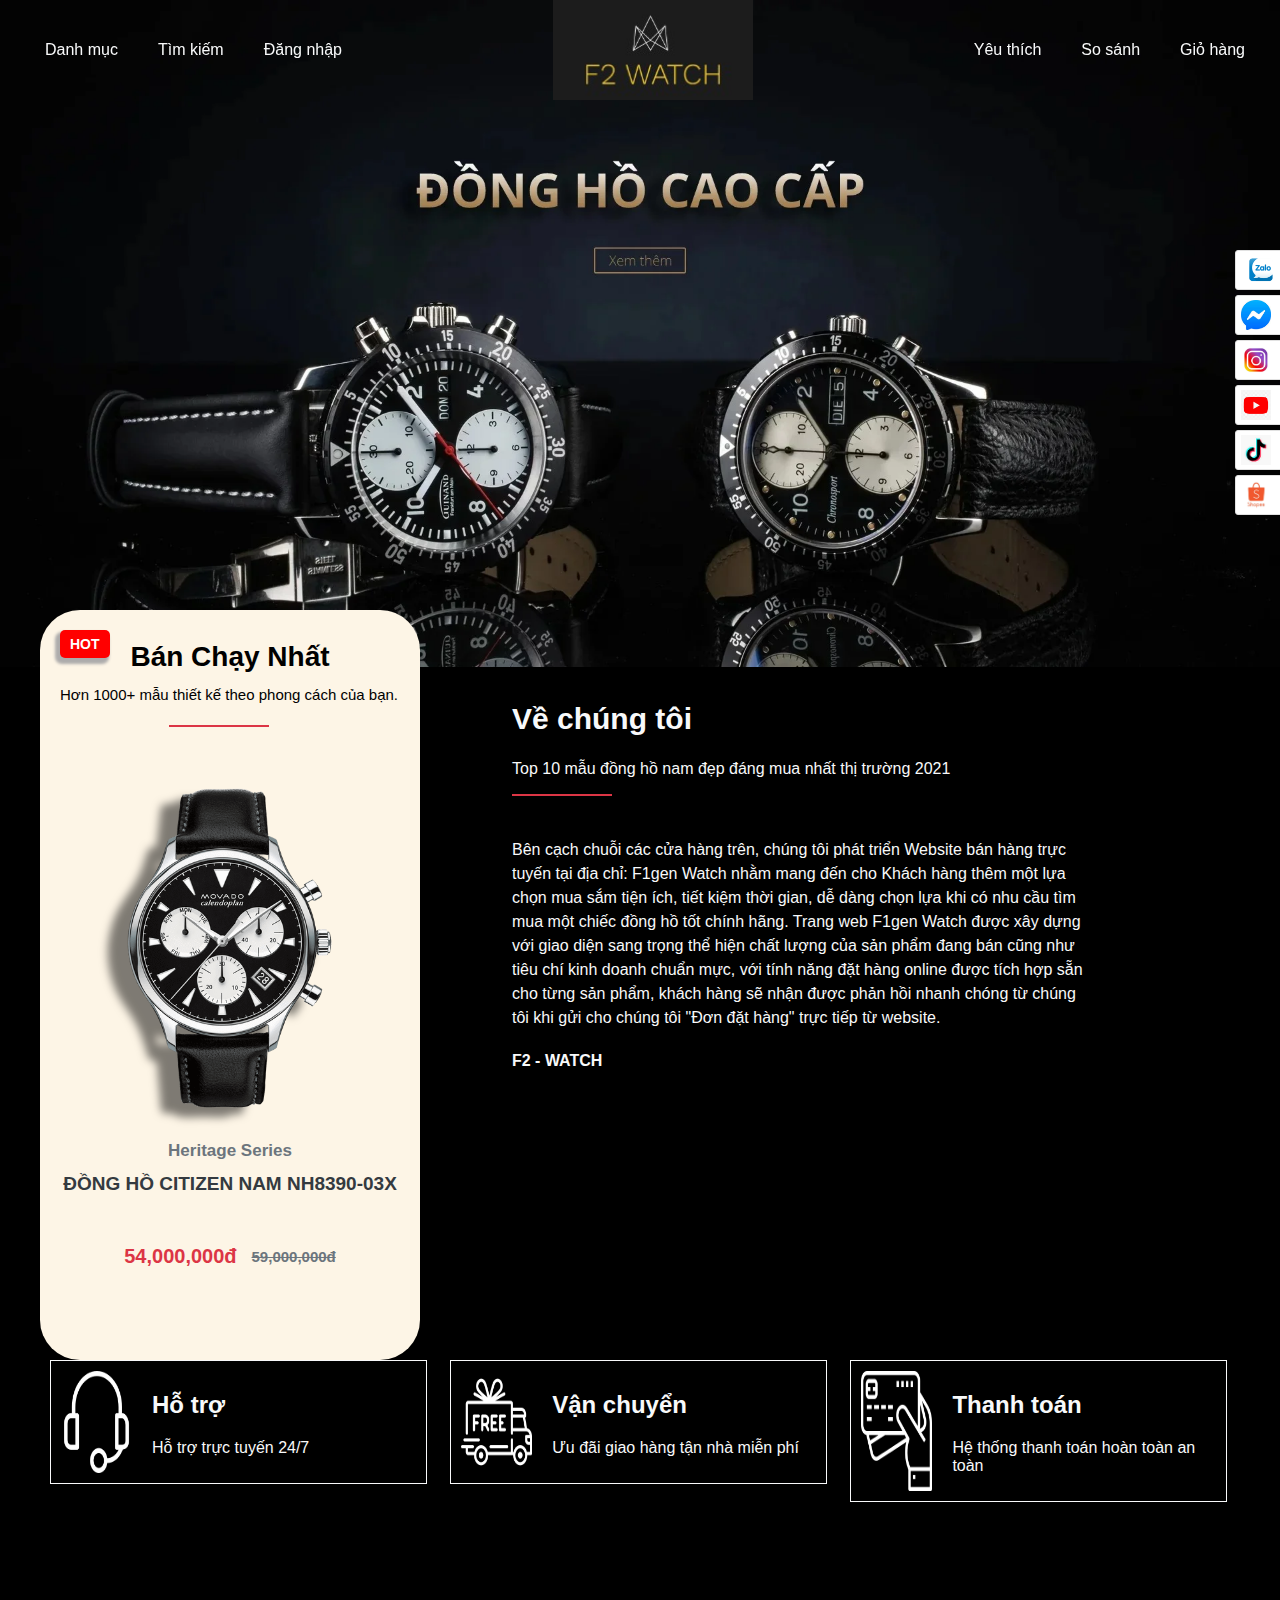
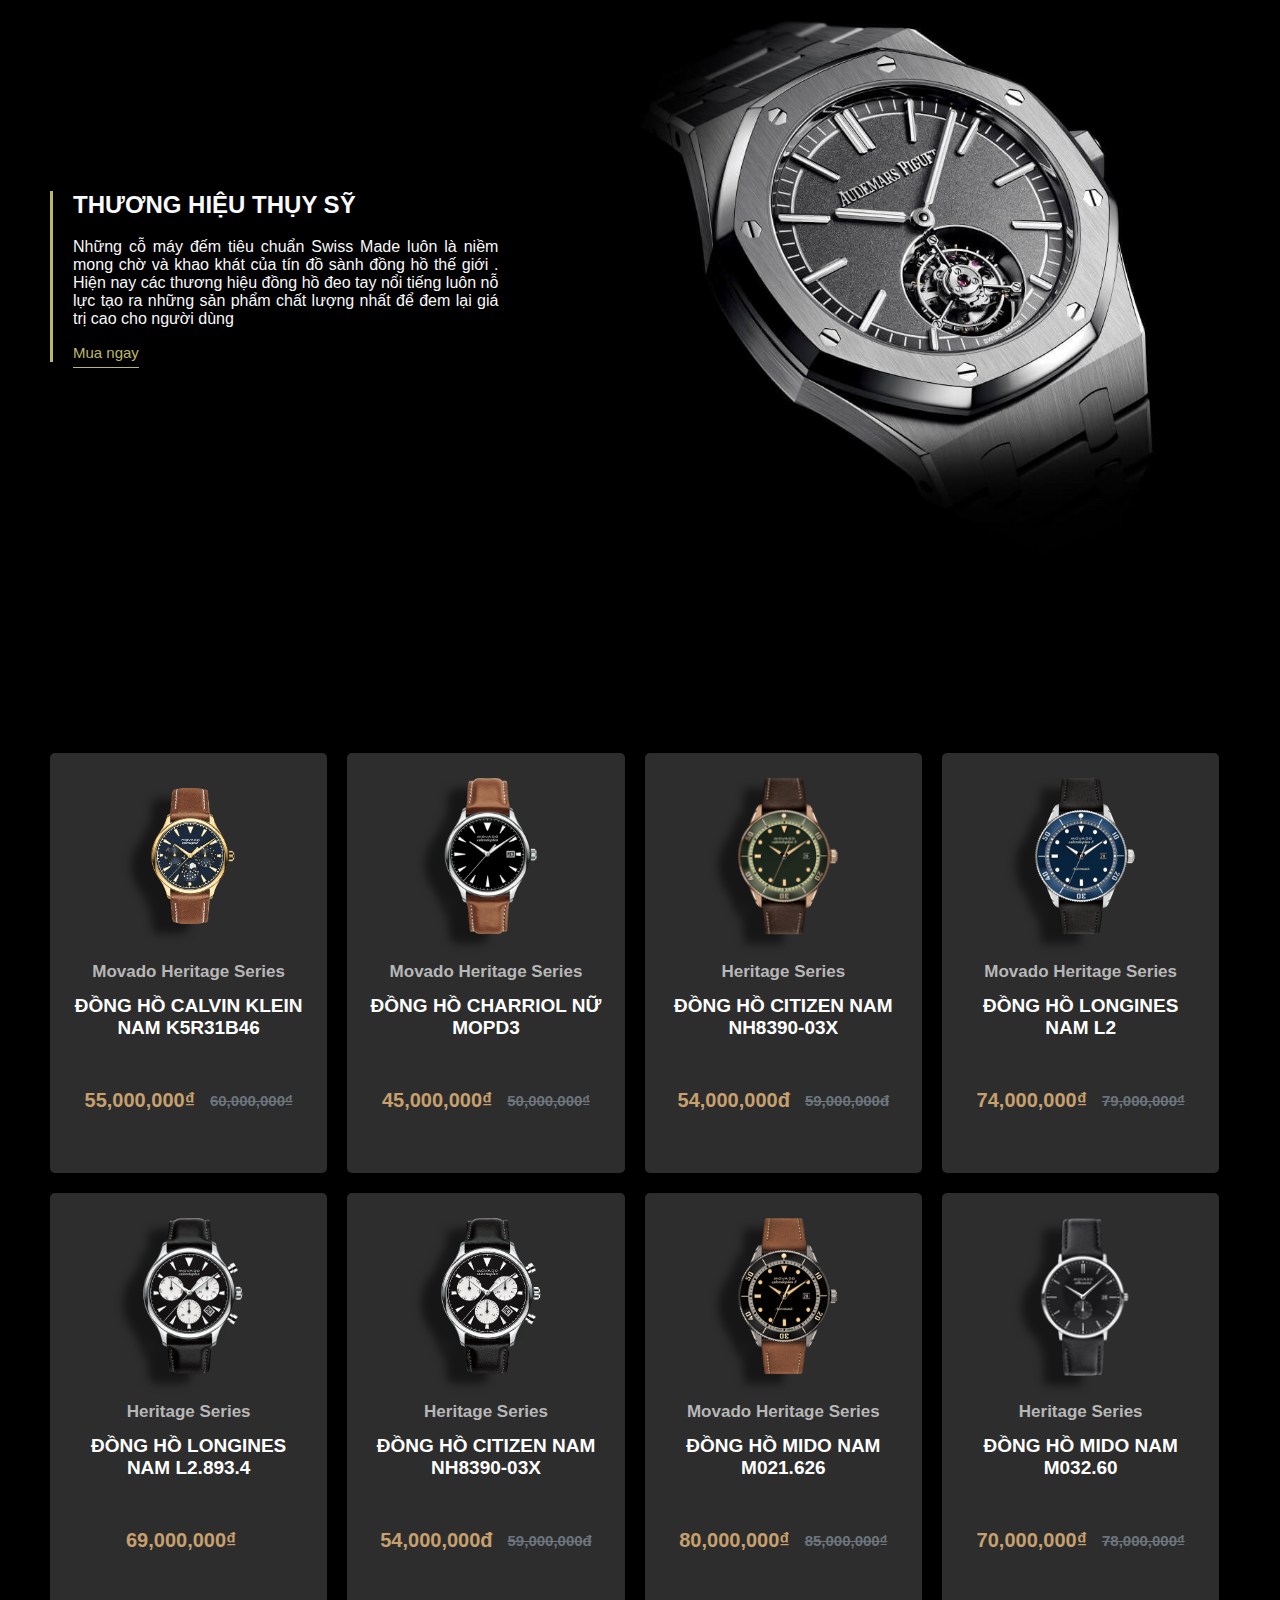
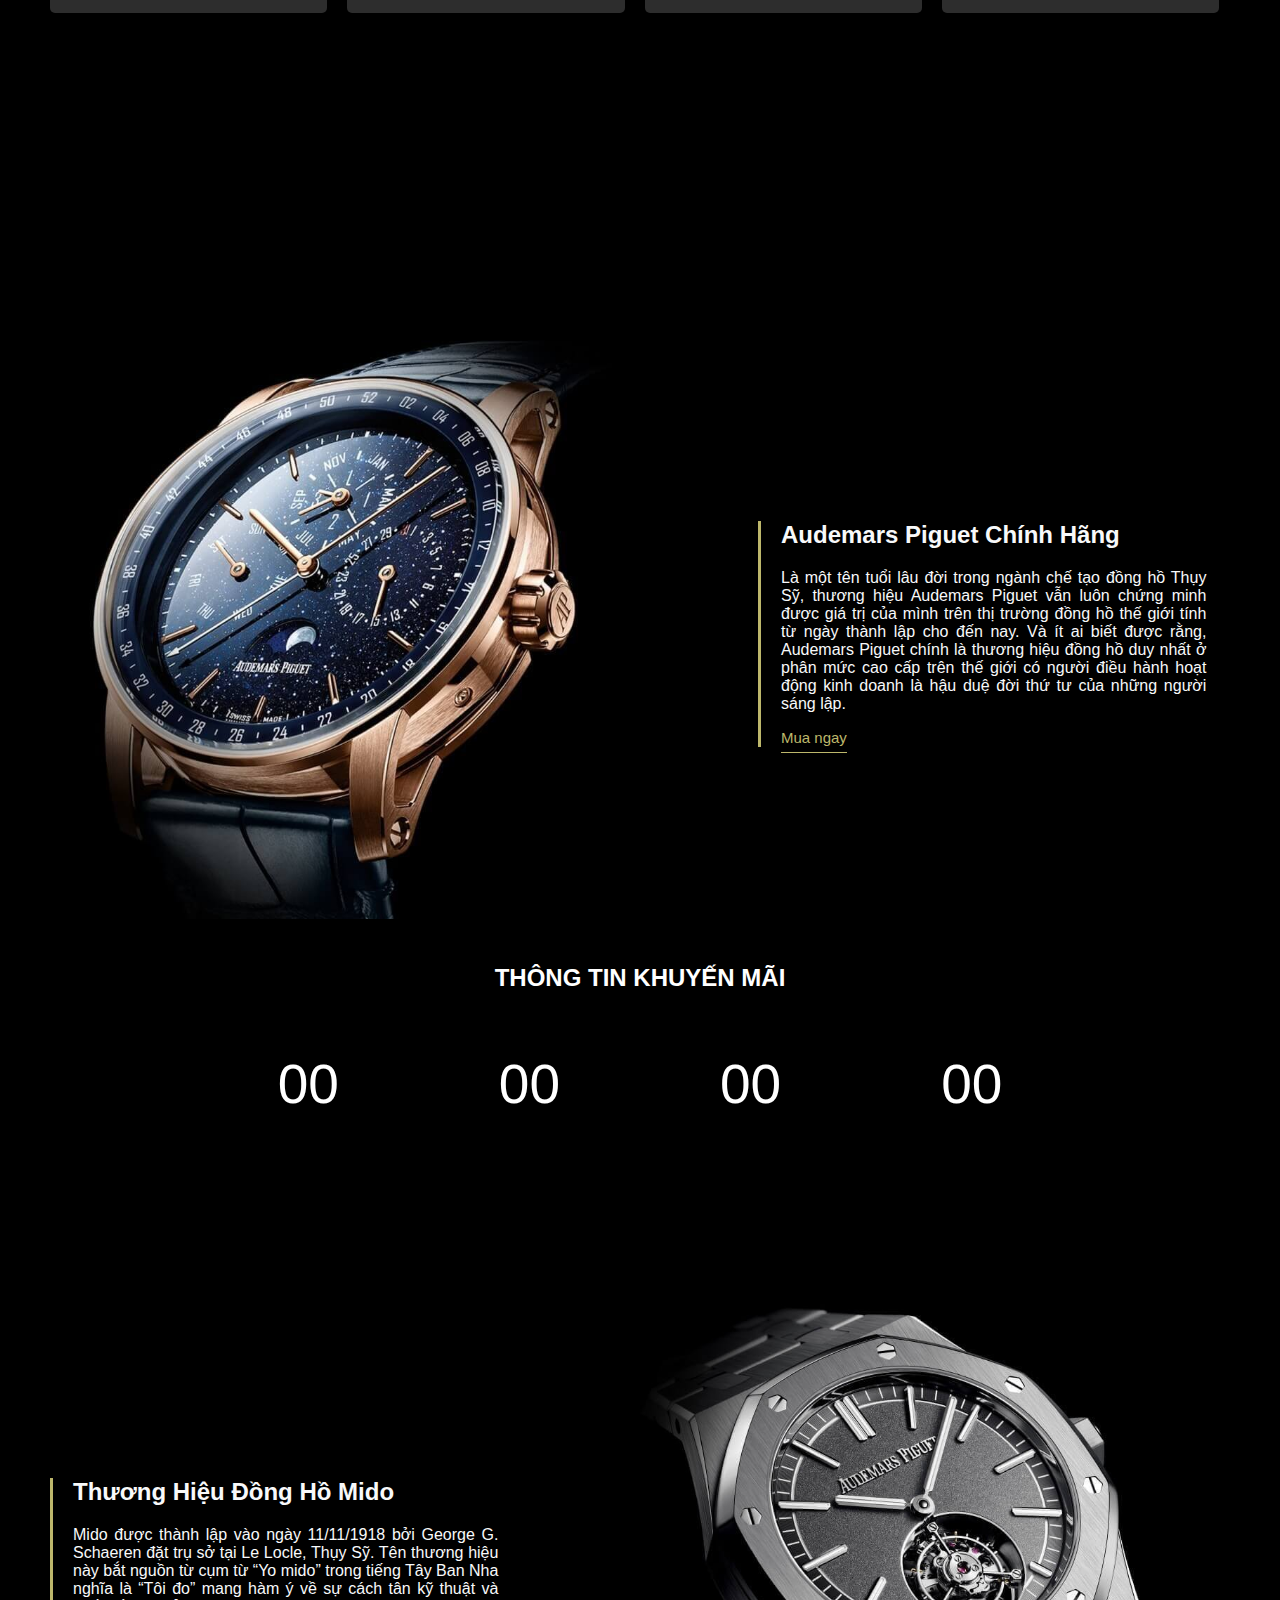
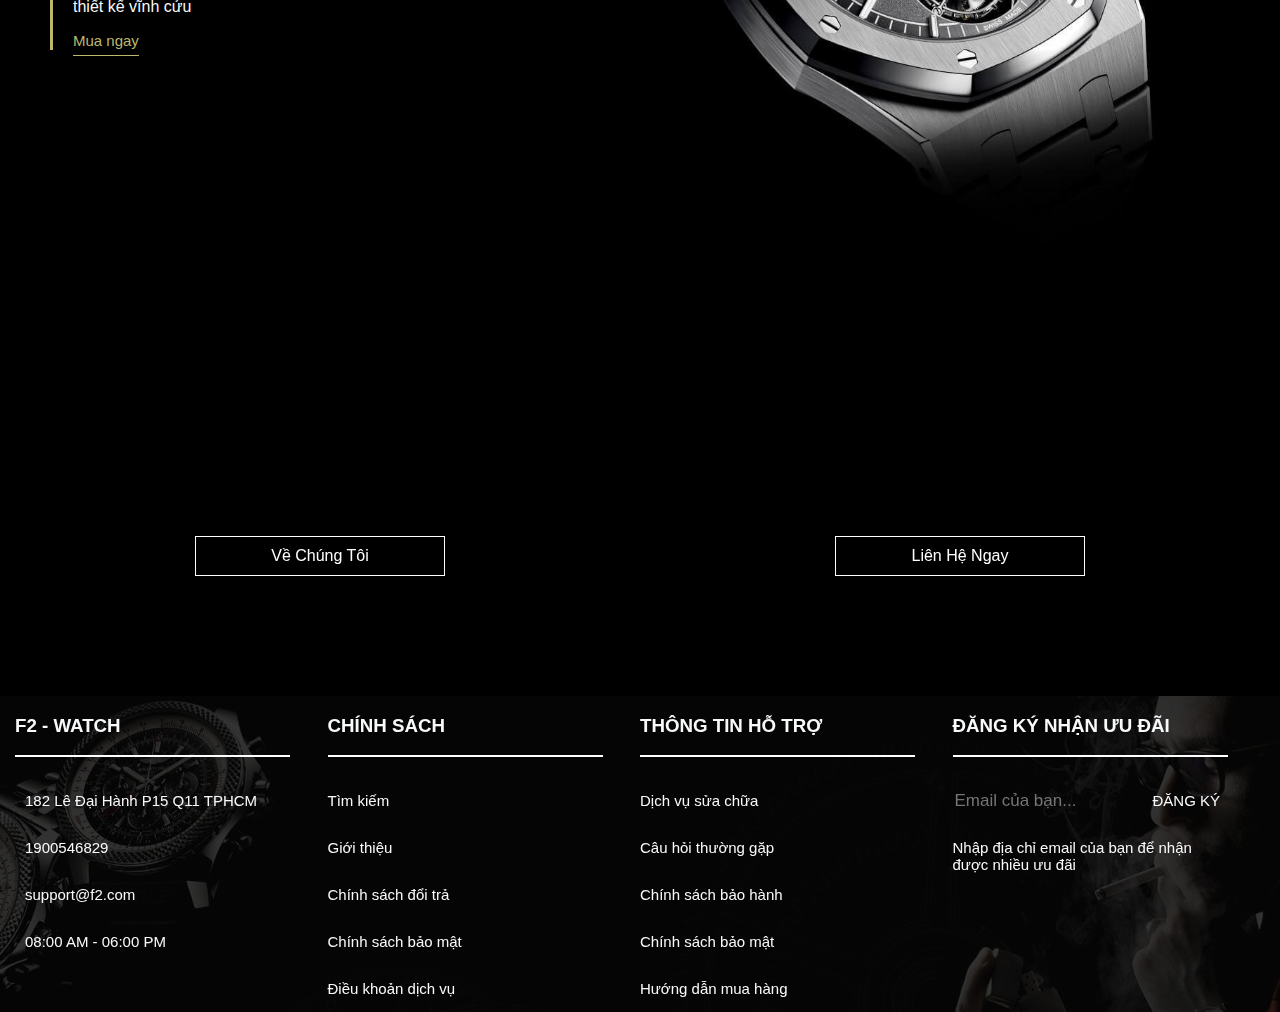
==== index.html @ d3074ed7 "Initial commit" ====
<!DOCTYPE html>
<html lang="en">
<head>
    <meta charset="UTF-8">
    <meta http-equiv="X-UA-Compatible" content="IE=edge">
    <meta name="viewport" content="width=device-width, initial-scale=1.0">
    <title>F2 Watch</title>
    <link rel="stylesheet" href="./assets/style.css">
    <link rel="shortcut icon" href="./img/logo.jpg" type="image/x-icon" style="size: 18px; background: transparent">
    <link rel="stylesheet" href="https://cdnjs.cloudflare.com/ajax/libs/font-awesome/6.1.1/css/all.min.css" integrity="sha512-KfkfwYDsLkIlwQp6LFnl8zNdLGxu9YAA1QvwINks4PhcElQSvqcyVLLD9aMhXd13uQjoXtEKNosOWaZqXgel0g==" crossorigin="anonymous" referrerpolicy="no-referrer" />
</head>
<body>
    <div id="header" style="background: transparent;">
        <div class="header-nav">
            <div class="header-nav-item menu">
                <i class="fa-solid fa-bars"></i>
                <h3>Danh mục</h3>
            </div>
            <div class="header-nav-item search">
                <i class="fa-solid fa-magnifying-glass"></i>
                <h3>Tìm kiếm</h3>
            </div>
            <div class="header-nav-item log-in">
                <i class="fa-solid fa-user"></i>
                <h3>Đăng nhập</h3>
            </div>
        </div>

        <div id="logo">
            <img src="./img/logo.jpg" alt="">
        </div>

        <div class="header-nav">
            <div class="header-nav-item">
                <i class="fa-solid fa-heart"></i>
                <h3>Yêu thích</h3>
            </div>
            <div class="header-nav-item">
                <i class="fa-solid fa-shuffle"></i>
                <h3>So sánh</h3>
            </div>
            <div class="header-nav-item">
                <i class="fa-solid fa-cart-shopping"></i>
                <h3>Giỏ hàng</h3>
            </div>
        </div>

    </div>
    
    <div class="nav-link-add hide">
        <div class="nav-link-add-content">
            <div class="close-btn">
                <i class="fa-solid fa-xmark"></i>
            </div>
            <div class="nav-link-add-item">
                <a href="./index.html">
                    TRANG CHỦ
                </a>
            </div>
            <div class="nav-link-add-item">
                <a href="./products.html">
                    SẢN PHẨM
                </a>
            </div>
            <div class="nav-link-add-item">
                <a href="#">
                    BLOG
                </a>
            </div>
            <div class="nav-link-add-item">
                <a href="#">
                    GIỚI THIỆU
                </a>
            </div>
            <div class="nav-link-add-item">
                <a href="#">
                    LIÊN HỆ
                </a>
            </div>
            <div class="nav-link-add-item">
                <a href="#">
                    ĐĂNG NHẬP
                </a>
            </div>
            <div class="nav-link-add-item">
                <a href="#">
                    ĐĂNG KÝ
                </a>
            </div>
            <div class="support">
                <h1>HỖ TRỢ</h1>
                <div class="support-phone">
                    <i class="fa-solid fa-phone-volume"></i>
                    <p>1900757485</p>
                </div>
                <p style="font-size: 14px;">Nhận bản tin mới nhất và khám phá bộ sưu tập của chúng tôi.</p>
                <div class="registration">
                    <input type="text" placeholder="Nhập email của bạn...">
                    <button type="submit">Đăng ký</button>
                </div>
            </div>
        </div>

    </div>

    <div class="nav-search nav-link-add hide">
        <div class="nav-link-search nav-link-add-content">
            <div class="close-btn close-btn2">
                <i class="fa-solid fa-xmark"></i>
            </div>
            <div class="searching">
                <input type="text" name="" id="" placeholder="Tìm kiếm sản phẩm...">
                <button type="submit">
                    Tìm kiếm
                </button>
                <br>
                <br>
                <br>
                <br>
                <br>
                <br>
                <br>
                <br>
                <br>
                <br>
                <br>
                <br>
                <br>
                <br>
                <br>
                <br>

            </div>
            <div class="support">
                <h1>HỖ TRỢ</h1>
                <div class="support-phone">
                    <i class="fa-solid fa-phone-volume"></i>
                    <p>1900757485</p>
                </div>
                <p style="font-size: 14px;">Nhận bản tin mới nhất và khám phá bộ sưu tập của chúng tôi.</p>
                <div class="registration">
                    <input type="text" placeholder="Nhập email của bạn...">
                    <button type="submit">Đăng ký</button>
                </div>
            </div>
        </div>

    </div>

    <div id="main">
       <div class="slide">
            <div class="mySlides fade">
                <a href="#">
                    <img src="./img/slideShow_f1_1.webp" alt="">
                </a>
            </div>
            <div class="mySlides fade">
                <a href="#">
                    <img src="./img/slideShow_f1_2.png" alt="">
                </a>
            </div>
            <div class="mySlides fade">
                <a href="#">
                    <img src="./img/slideShow_f1_3.png" alt="">
                </a>
            </div>

            <div class="slide-move">
                <div class="slide-move-prev" onclick="plusSlides(-1)">
                    <i class="fa-solid fa-angle-left"></i>
                </div>
                <div class="slide-move-next" onclick="plusSlides(1)">
                    <i class="fa-solid fa-angle-right"></i>
                </div>
            </div>
       </div>

       <div class="social">
           <a href="#">
                <div class="social-link">
                    <img src="./img/zalo-logo.png" style="width: 40px;" alt="">
                    Zalo
                </div>
           </a>
           <a href="#">
                <div class="social-link">
                    <img src="./img/mes.jpg" style="width: 30px;" alt="">
                    Messager
                </div>
           </a>
            <a href="#">
                <div class="social-link">
                    <img src="./img/instagram.jpg" style="width: 30px;" alt="">
                    Instagram
                </div>
            </a>
            <a href="#">
                <div class="social-link">
                    <img src="./img/yt.png" style="width: 30px;" alt="">
                    Youtube
                </div>
            </a>
            <a href="#">
                <div class="social-link">
                    <img src="./img/tiktok.jpg" style="width: 30px;" alt="">
                    Tiktok
                </div>
            </a>
            <a href="#">
                <div class="social-link">
                    <img src="./img/shoppe.jpg" style="width: 30px;" alt="">
                    Shoppe
                </div>
            </a>
       </div>

       <div class="intro">
            <div class="hot-product rorateY">
                <div class="hot-product-header">
                    <div class="hot-product-header-hot">
                        HOT
                    </div>
                    <div class="hot-product-header-title">
                        <h3>Bán Chạy Nhất</h3>
                        <p>Hơn 1000+ mẫu thiết kế theo phong cách của bạn.</p>
                    </div>
                    <span class="line"></span>
                </div>
    
                <div class="hot-product-content opacity1">
                    <img src="./img/hot-pr1.webp" style="width: 100%;" alt="Loi">
                    <div class="hot-product-content-name">
                        <h4>Heritage Series</h4>
                        <h3>ĐỒNG HỒ CITIZEN NAM NH8390-03X</h3>
                    </div>
                    <div class="hot-product-content-price">
                        <span class="price-sale">
                        54,000,000đ
                        </span>
                        <span class="price">
                        59,000,000đ
                        </span>
                    </div>
                </div>
    
                <div class="hot-product-content-detail opacity0 ro">
                    <div class="grid-3">
                        <img src="./img/hot-pr1.webp" alt="">
                        <img src="./img/hot1.webp" alt="">
                        <img src="./img/hot-pr2.webp" alt="">
                    </div>
                    <div class="hot-product-name">
                        ĐỒNG HỒ MIDO NAM M032.60
                    </div>
                    <div class="hot-product-content-price flex-derection">
                    <span class="price-sale center" style="font-size: 28px;">
                    54,000,000đ
                    </span>
                    <span class="price center left" style="font-size: 20px;">
                    59,000,000đ
                    </span>
                    <p class="center margin1"><b>Thương hiệu: </b>Heritage Series</p>
                    <p class="center margin0"><b>Loại: </b>Movado Heritage Series</p>
    
                    <div class="hot-product-content-detail-text">
                        <p>Movado Heritage Series Calendoplan S Automatic, 43 mm stainless steel case with blue-toned dial on black 
                            leather strap with rotating bezel. Caseback features an exposed automatic movement that has a 38-hour power reserve. 
                            If you have not worn your watch for 38 hours or more, you will need to wind it by turning the watch crown 
                            clockwise approximately 20 revolutions before setting the time.
                        </p>
                    </div>
    
                    <div class="flex-icon">
                        <span>
                            <i class="fa-solid fa-magnifying-glass"></i>
                        </span>
                        <span>
                            <i class="fa-solid fa-heart"></i>
                        </span>
                        <span>
                            <i class="fa-solid fa-shuffle"></i>
                        </span>
                        <span>
                            <i class="fa-solid fa-cart-shopping"></i>
                        </span>
                    </div>
                </div>
                </div>
            </div>

            <div class="about-home">
                <div class="about-home-header">
                    <h2>Về chúng tôi</h2>
                    <p>Top 10 mẫu đồng hồ nam đẹp đáng mua nhất thị trường 2021</p>
                    <span></span>
                </div>
                <div class="about-home-content">
                    <p>Bên cạch chuỗi các cửa hàng trên, chúng tôi phát triển Website bán hàng trực tuyến tại địa chỉ: 
                        F1gen Watch nhằm mang đến cho Khách hàng thêm một lựa chọn mua sắm tiện ích, tiết kiệm thời gian, 
                        dễ dàng chọn lựa khi có nhu cầu tìm mua một chiếc đồng hồ tốt chính hãng. Trang web F1gen Watch được
                         xây dựng với giao diện sang trọng thể hiện chất lượng của sản phẩm đang bán cũng như tiêu chí kinh doanh 
                         chuẩn mực, với tính năng đặt hàng online được tích hợp sẵn cho từng sản phẩm, khách hàng sẽ nhận được phản 
                         hồi nhanh chóng từ chúng tôi khi gửi cho chúng tôi "Đơn đặt hàng" trực tiếp từ website.
                    </p>
                    <h4>F2 - WATCH</h4>
                </div>
            </div>
       </div>

       <div class="service grid-1-1-1">
            <a href="#">
                <div class="service-item">
                    <img src="./img/service-img1.webp" alt="">
                    <div class="service-item-content">
                        <h2>Hỗ trợ</h2>
                        <p>Hỗ trợ trực tuyến 24/7</p>
                    </div>
                </div>
            </a>
            <a href="#">
                <div class="service-item">
                    <img src="./img/service-img2.webp" alt="">
                    <div class="service-item-content">
                        <h2>Vận chuyển</h2>
                        <p>Ưu đãi giao hàng tận nhà miễn phí</p>
                    </div>
                </div>
            </a>
            <a href="#">
                <div class="service-item">
                    <img src="./img/service-img3.webp" alt="">
                    <div class="service-item-content">
                        <h2>Thanh toán</h2>
                        <p>Hệ thống thanh toán hoàn toàn an toàn</p>
                    </div>
                </div>
            </a>
       </div>

       <div class="trademark">
           <div class="trademark-img">
                <img src="./img/trademark.png" alt="">
                <div class="trademark-content">
                    <h2>THƯƠNG HIỆU THỤY SỸ</h2>
                    <p>Những cỗ máy đếm tiêu chuẩn Swiss Made luôn là niềm mong chờ và khao khát của tín đồ sành đồng hồ thế giới
                        . Hiện nay các thương hiệu đồng hồ đeo tay nổi tiếng luôn nỗ lực tạo ra những sản phẩm chất lượng nhất để đem lại giá trị cao cho người dùng
                     </p>
                     <a href="#">Mua ngay</a>
                </div>
           </div>
       </div>

       <div class="products grid-4-2">
            <div class="products-item rorateY darkslategray-color products-item-add">
                <div class="hot-product-content opacity1">
                    <img class="img-sm" src="./img/product1.webp" alt="Loi">
                    <div class="hot-product-content-name">
                        <h4 style="color: #b7b7b7">Movado Heritage Series</h4>
                        <h3 style="color: #ffffff;">ĐỒNG HỒ CALVIN KLEIN NAM K5R31B46</h3>
                    </div>
                    <div class="hot-product-content-price">
                        <span class="price-sale" style="color:#c7a06e">
                            55,000,000₫
                        </span>
                        <span class="price">
                            60,000,000₫
                        </span>
                    </div>
                </div>
    
                <div class="hot-product-content-detail opacity0 top-sub">
                    <div class="grid-3">
                        <img src="./img/product1.webp" alt="">
                        <img src="./img/product1_2.webp" alt="">
                        <img src="./img/product1_3.webp" alt="">
                    </div>
                    <div class="hot-product-name fontsize16">
                        ĐỒNG HỒ CALVIN KLEIN NAM K5R31B46
                    </div>
                    <div class="hot-product-content-price flex-derection">
                    <span class="price-sale center" style="font-size: 18px;">
                        55,000,000₫
                    </span>
                    <span class="price center left padding-left18" style="font-size: 14px;">
                        60,000,000₫
                    </span>
                    <p class="center margin1"><b>Thương hiệu: </b>Movado Heritage Series</p>
                    <p class="center margin0"><b>Loại: </b>Heritage Seriess</p>
    
                    <div class="hot-product-content-detail-text">
                        <p>Movado Heritage Series Calendoplan S Automatic, 43 mm stainless steel case with blue-toned dial on black 
                            leather strap with rotating bezel. Caseback features an exposed automatic movement that has a 38-hour power reserve. 
                            If you have not worn your watch for 38 hours or more, you will need to wind it by turning the watch crown 
                            clockwise approximately 20 revolutions before setting the time.
                        </p>
                    </div>
    
                    <div class="flex-icon">
                        <span>
                            <i class="fa-solid fa-magnifying-glass"></i>
                        </span>
                        <span>
                            <i class="fa-solid fa-heart"></i>
                        </span>
                        <span>
                            <i class="fa-solid fa-shuffle"></i>
                        </span>
                        <span>
                            <i class="fa-solid fa-cart-shopping"></i>
                        </span>
                    </div>
                </div>
                </div>
            </div>

            <div class="products-item rorateY darkslategray-color products-item-add">
                <div class="hot-product-content opacity1">
                    <img class="img-sm" src="./img/product2.webp" alt="Loi">
                    <div class="hot-product-content-name">
                        <h4 style="color: #b7b7b7">Movado Heritage Series</h4>
                        <h3 style="color: #ffffff;">ĐỒNG HỒ CHARRIOL NỮ MOPD3</h3>
                    </div>
                    <div class="hot-product-content-price">
                        <span class="price-sale" style="color:#c7a06e">
                            45,000,000₫
                        </span>
                        <span class="price">
                            50,000,000₫
                        </span>
                    </div>
                </div>
    
                <div class="hot-product-content-detail opacity0 top-sub">
                    <div class="grid-3">
                        <img src="./img/product2.webp" alt="">
                        <img src="./img/product2_2.webp" alt="">
                        <img src="./img/product2_3.webp" alt="">
                    </div>
                    <div class="hot-product-name fontsize16">
                        ĐỒNG HỒ CHARRIOL NỮ MOPD
                    </div>
                    <div class="hot-product-content-price flex-derection">
                    <span class="price-sale center" style="font-size: 18px;">
                        45,000,000₫ 
                    </span>
                    <span class="price center left padding-left18" style="font-size: 14px;">
                        50,000,000₫
                    </span>
                    <p class="center margin1"><b>Thương hiệu: </b>Movado Heritage Series</p>
                    <p class="center margin0"><b>Loại: </b>Heritage Series</p>
    
                    <div class="hot-product-content-detail-text">
                        <p>Movado Heritage Series Calendoplan S Automatic, 43 mm stainless steel case with blue-toned dial on black 
                            leather strap with rotating bezel. Caseback features an exposed automatic movement that has a 38-hour power reserve. 
                            If you have not worn your watch for 38 hours or more, you will need to wind it by turning the watch crown 
                            clockwise approximately 20 revolutions before setting the time.
                        </p>
                    </div>
    
                    <div class="flex-icon">
                        <span>
                            <i class="fa-solid fa-magnifying-glass"></i>
                        </span>
                        <span>
                            <i class="fa-solid fa-heart"></i>
                        </span>
                        <span>
                            <i class="fa-solid fa-shuffle"></i>
                        </span>
                        <span>
                            <i class="fa-solid fa-cart-shopping"></i>
                        </span>
                    </div>
                </div>
                </div>
            </div>

            <div class="products-item rorateY darkslategray-color products-item-add">
                <div class="hot-product-content opacity1">
                    <img class="img-sm" src="./img/product3.webp" alt="Loi">
                    <div class="hot-product-content-name">
                        <h4 style="color: #b7b7b7">Heritage Series</h4>
                        <h3 style="color: #ffffff;">ĐỒNG HỒ CITIZEN NAM NH8390-03X</h3>
                    </div>
                    <div class="hot-product-content-price">
                        <span class="price-sale" style="color:#c7a06e">
                        54,000,000đ
                        </span>
                        <span class="price">
                        59,000,000đ
                        </span>
                    </div>
                </div>
    
                <div class="hot-product-content-detail opacity0 top-sub">
                    <div class="grid-3">
                        <img src="./img/hot-pr1.webp" alt="">
                        <img src="./img/hot1.webp" alt="">
                        <img src="./img/hot-pr2.webp" alt="">
                    </div>
                    <div class="hot-product-name fontsize16">
                        ĐỒNG HỒ MIDO NAM M032.60
                    </div>
                    <div class="hot-product-content-price flex-derection">
                    <span class="price-sale center" style="font-size: 18px;">
                    54,000,000đ
                    </span>
                    <span class="price center left padding-left18" style="font-size: 14px;">
                    59,000,000đ
                    </span>
                    <p class="center margin1"><b>Thương hiệu: </b>Heritage Series</p>
                    <p class="center margin0"><b>Loại: </b>Movado Heritage Series</p>
    
                    <div class="hot-product-content-detail-text">
                        <p>Movado Heritage Series Calendoplan S Automatic, 43 mm stainless steel case with blue-toned dial on black 
                            leather strap with rotating bezel. Caseback features an exposed automatic movement that has a 38-hour power reserve. 
                            If you have not worn your watch for 38 hours or more, you will need to wind it by turning the watch crown 
                            clockwise approximately 20 revolutions before setting the time.
                        </p>
                    </div>
    
                    <div class="flex-icon">
                        <span>
                            <i class="fa-solid fa-magnifying-glass"></i>
                        </span>
                        <span>
                            <i class="fa-solid fa-heart"></i>
                        </span>
                        <span>
                            <i class="fa-solid fa-shuffle"></i>
                        </span>
                        <span>
                            <i class="fa-solid fa-cart-shopping"></i>
                        </span>
                    </div>
                </div>
                </div>
            </div>

            <div class="products-item rorateY darkslategray-color products-item-add">
                <div class="hot-product-content opacity1">
                    <img class="img-sm" src="./img/product4.webp" alt="Loi">
                    <div class="hot-product-content-name">
                        <h4 style="color: #b7b7b7">Movado Heritage Series</h4>
                        <h3 style="color: #ffffff;">ĐỒNG HỒ LONGINES NAM L2</h3>
                    </div>
                    <div class="hot-product-content-price">
                        <span class="price-sale" style="color:#c7a06e">
                            74,000,000₫
                        </span>
                        <span class="price">
                            79,000,000₫
                        </span>
                    </div>
                </div>
    
                <div class="hot-product-content-detail opacity0 top-sub">
                    <div class="grid-3">
                        <img src="./img/product4.webp" alt="">
                        <img src="./img/product4_2.webp" alt="">
                        <img src="./img/product4_3.webp" alt="">
                    </div>
                    <div class="hot-product-name fontsize16">
                        ĐỒNG HỒ LONGINES NAM L2
                    </div>
                    <div class="hot-product-content-price flex-derection">
                    <span class="price-sale center" style="font-size: 18px;">
                        74,00,000₫
                    </span>
                    <span class="price center left padding-left18" style="font-size: 14px;">
                        79,000,000₫
                    </span>
                    <p class="center margin1"><b>Thương hiệu: </b>Heritage Series</p>
                    <p class="center margin0"><b>Loại: </b>Movado Heritage Series</p>
    
                    <div class="hot-product-content-detail-text">
                        <p>Movado Heritage Series Calendoplan S Automatic, 43 mm stainless steel case with blue-toned dial on black 
                            leather strap with rotating bezel. Caseback features an exposed automatic movement that has a 38-hour power reserve. 
                            If you have not worn your watch for 38 hours or more, you will need to wind it by turning the watch crown 
                            clockwise approximately 20 revolutions before setting the time.
                        </p>
                    </div>
    
                    <div class="flex-icon">
                        <span>
                            <i class="fa-solid fa-magnifying-glass"></i>
                        </span>
                        <span>
                            <i class="fa-solid fa-heart"></i>
                        </span>
                        <span>
                            <i class="fa-solid fa-shuffle"></i>
                        </span>
                        <span>
                            <i class="fa-solid fa-cart-shopping"></i>
                        </span>
                    </div>
                </div>
                </div>
            </div>

            <div class="products-item rorateY darkslategray-color products-item-add">
                <div class="hot-product-content opacity1">
                    <img class="img-sm" src="./img/product5.webp" alt="Loi">
                    <div class="hot-product-content-name">
                        <h4 style="color: #b7b7b7">Heritage Series</h4>
                        <h3 style="color: #ffffff;">ĐỒNG HỒ LONGINES NAM L2.893.4</h3>
                    </div>
                    <div class="hot-product-content-price">
                        <span class="price-sale" style="color:#c7a06e">
                            69,000,000₫
                        </span>
                        <!-- <span class="price">
                        59,000,000đ
                        </span> -->
                    </div>
                </div>
    
                <div class="hot-product-content-detail opacity0 top-sub">
                    <div class="grid-3">
                        <img src="./img/product5.webp" alt="">
                        <img src="./img/product5_2.webp" alt="">
                        <img src="./img/product5_3.webp" alt="">
                    </div>
                    <div class="hot-product-name fontsize16">
                        ĐỒNG HỒ LONGINES NAM L2.893.4
                    </div>
                    <div class="hot-product-content-price flex-derection">
                    <span class="price-sale center" style="font-size: 18px;">
                        69,000,000₫
                    </span>
                    <!-- <span class="price center left padding-left18" style="font-size: 14px;">
                    59,000,000đ
                    </span> -->
                    <p class="center margin1"><b>Thương hiệu: </b>Heritage Series</p>
                    <p class="center margin0"><b>Loại: </b>Movado Heritage Series</p>
    
                    <div class="hot-product-content-detail-text">
                        <p>Movado Heritage Series Calendoplan S Automatic, 43 mm stainless steel case with blue-toned dial on black 
                            leather strap with rotating bezel. Caseback features an exposed automatic movement that has a 38-hour power reserve. 
                            If you have not worn your watch for 38 hours or more, you will need to wind it by turning the watch crown 
                            clockwise approximately 20 revolutions before setting the time.
                        </p>
                    </div>
    
                    <div class="flex-icon">
                        <span>
                            <i class="fa-solid fa-magnifying-glass"></i>
                        </span>
                        <span>
                            <i class="fa-solid fa-heart"></i>
                        </span>
                        <span>
                            <i class="fa-solid fa-shuffle"></i>
                        </span>
                        <span>
                            <i class="fa-solid fa-cart-shopping"></i>
                        </span>
                    </div>
                </div>
                </div>
            </div>

            <div class="products-item rorateY darkslategray-color products-item-add">
                <div class="hot-product-content opacity1">
                    <img class="img-sm" src="./img/hot-pr1.webp" alt="Loi">
                    <div class="hot-product-content-name">
                        <h4 style="color: #b7b7b7">Heritage Series</h4>
                        <h3 style="color: #ffffff;">ĐỒNG HỒ CITIZEN NAM NH8390-03X</h3>
                    </div>
                    <div class="hot-product-content-price">
                        <span class="price-sale" style="color:#c7a06e">
                        54,000,000đ
                        </span>
                        <span class="price">
                        59,000,000đ
                        </span>
                    </div>
                </div>
    
                <div class="hot-product-content-detail opacity0 top-sub">
                    <div class="grid-3">
                        <img src="./img/hot-pr1.webp" alt="">
                        <img src="./img/hot1.webp" alt="">
                        <img src="./img/hot-pr2.webp" alt="">
                    </div>
                    <div class="hot-product-name fontsize16">
                        ĐỒNG HỒ MIDO NAM M032.60
                    </div>
                    <div class="hot-product-content-price flex-derection">
                    <span class="price-sale center" style="font-size: 18px;">
                    54,000,000đ
                    </span>
                    <span class="price center left padding-left18" style="font-size: 14px;">
                    59,000,000đ
                    </span>
                    <p class="center margin1"><b>Thương hiệu: </b>Heritage Series</p>
                    <p class="center margin0"><b>Loại: </b>Movado Heritage Series</p>
    
                    <div class="hot-product-content-detail-text">
                        <p>Movado Heritage Series Calendoplan S Automatic, 43 mm stainless steel case with blue-toned dial on black 
                            leather strap with rotating bezel. Caseback features an exposed automatic movement that has a 38-hour power reserve. 
                            If you have not worn your watch for 38 hours or more, you will need to wind it by turning the watch crown 
                            clockwise approximately 20 revolutions before setting the time.
                        </p>
                    </div>
    
                    <div class="flex-icon">
                        <span>
                            <i class="fa-solid fa-magnifying-glass"></i>
                        </span>
                        <span>
                            <i class="fa-solid fa-heart"></i>
                        </span>
                        <span>
                            <i class="fa-solid fa-shuffle"></i>
                        </span>
                        <span>
                            <i class="fa-solid fa-cart-shopping"></i>
                        </span>
                    </div>
                </div>
                </div>
            </div>

            <div class="products-item rorateY darkslategray-color products-item-add">
                <div class="hot-product-content opacity1">
                    <img class="img-sm" src="./img/product6.webp" alt="Loi">
                    <div class="hot-product-content-name">
                        <h4 style="color: #b7b7b7">Movado Heritage Series</h4>
                        <h3 style="color: #ffffff;">ĐỒNG HỒ MIDO NAM M021.626</h3>
                    </div>
                    <div class="hot-product-content-price">
                        <span class="price-sale" style="color:#c7a06e">
                            80,000,000₫
                        </span>
                        <span class="price">
                            85,000,000₫
                        </span>
                    </div>
                </div>
    
                <div class="hot-product-content-detail opacity0 top-sub">
                    <div class="grid-3">
                        <img src="./img/product6.webp" alt="">
                        <img src="./img/product6_2.webp" alt="">
                        <img src="./img/product6_3.webp" alt="">
                    </div>
                    <div class="hot-product-name fontsize16">
                        ĐỒNG HỒ MIDO NAM M021.626
                    </div>
                    <div class="hot-product-content-price flex-derection">
                    <span class="price-sale center" style="font-size: 18px;">
                        80,000,000₫
                    </span>
                    <span class="price center left padding-left18" style="font-size: 14px;">
                        85,000,000₫
                    </span>
                    <p class="center margin1"><b>Thương hiệu: </b>Heritage Series</p>
                    <p class="center margin0"><b>Loại: </b>Movado Heritage Series</p>
    
                    <div class="hot-product-content-detail-text">
                        <p>Movado Heritage Series Calendoplan S Automatic, 43 mm stainless steel case with blue-toned dial on black 
                            leather strap with rotating bezel. Caseback features an exposed automatic movement that has a 38-hour power reserve. 
                            If you have not worn your watch for 38 hours or more, you will need to wind it by turning the watch crown 
                            clockwise approximately 20 revolutions before setting the time.
                        </p>
                    </div>
    
                    <div class="flex-icon">
                        <span>
                            <i class="fa-solid fa-magnifying-glass"></i>
                        </span>
                        <span>
                            <i class="fa-solid fa-heart"></i>
                        </span>
                        <span>
                            <i class="fa-solid fa-shuffle"></i>
                        </span>
                        <span>
                            <i class="fa-solid fa-cart-shopping"></i>
                        </span>
                    </div>
                </div>
                </div>
            </div>

            <div class="products-item rorateY darkslategray-color products-item-add">
                <div class="hot-product-content opacity1">
                    <img class="img-sm" src="./img/product7.webp" alt="Loi">
                    <div class="hot-product-content-name">
                        <h4 style="color: #b7b7b7">Heritage Series</h4>
                        <h3 style="color: #ffffff;">ĐỒNG HỒ MIDO NAM M032.60
                        </h3>
                    </div>
                    <div class="hot-product-content-price">
                        <span class="price-sale" style="color:#c7a06e">
                            70,000,000₫
                        </span>
                        <span class="price">
                            78,000,000₫
                        </span>
                    </div>
                </div>
    
                <div class="hot-product-content-detail opacity0 top-sub">
                    <div class="grid-3">
                        <img src="./img/product7.webp" alt="">
                        <img src="./img/product7_2.webp" alt="">
                        <img src="./img/product7_3.webp" alt="">
                    </div>
                    <div class="hot-product-name fontsize16">
                        ĐỒNG HỒ MIDO NAM M032.60
                    </div>
                    <div class="hot-product-content-price flex-derection">
                    <span class="price-sale center" style="font-size: 18px;">
                        70,000,000₫
                    </span>
                    <span class="price center left padding-left18" style="font-size: 14px;">
                        78,000,000₫
                    </span>
                    <p class="center margin1"><b>Thương hiệu: </b>Heritage Series</p>
                    <p class="center margin0"><b>Loại: </b>Movado Heritage Series</p>
    
                    <div class="hot-product-content-detail-text">
                        <p>Movado Heritage Series Calendoplan S Automatic, 43 mm stainless steel case with blue-toned dial on black 
                            leather strap with rotating bezel. Caseback features an exposed automatic movement that has a 38-hour power reserve. 
                            If you have not worn your watch for 38 hours or more, you will need to wind it by turning the watch crown 
                            clockwise approximately 20 revolutions before setting the time.
                        </p>
                    </div>
    
                    <div class="flex-icon">
                        <span>
                            <i class="fa-solid fa-magnifying-glass"></i>
                        </span>
                        <span>
                            <i class="fa-solid fa-heart"></i>
                        </span>
                        <span>
                            <i class="fa-solid fa-shuffle"></i>
                        </span>
                        <span>
                            <i class="fa-solid fa-cart-shopping"></i>
                        </span>
                    </div>
                </div>
                </div>
            </div>

            
       </div>

       <div class="trademark">
            <div class="trademark-img">
                <div class="trademark-content change-position">
                    <h2>Audemars Piguet Chính Hãng</h2>
                    <p>
                        Là một tên tuổi lâu đời trong ngành chế tạo đồng hồ Thụy Sỹ, thương hiệu Audemars Piguet vẫn luôn chứng minh được giá 
                        trị của mình trên thị trường đồng hồ thế giới tính từ ngày thành lập cho đến nay. Và ít ai biết được rằng, Audemars 
                        Piguet chính là thương hiệu đồng hồ duy nhất ở phân mức cao cấp trên thế giới có người điều hành hoạt động kinh doanh 
                        là hậu duệ đời thứ tư của những người sáng lập.
                    </p>
                    <a href="#">Mua ngay</a>
                </div>
                <img src="./img/trademark2.png" alt="">
            </div>
       </div>

       <div class="countdown-timer">
           <a href="#">
            <h2>THÔNG TIN KHUYẾN MÃI</h2>
            <div class="countdown-timer-wrapper">
             <div id="days" class="countdown-timer-item">
                 <!-- Day
                 <br>
                 <br> -->
                 00
             </div>
             <div id="hours" class="countdown-timer-item">
                  <!-- Hours
                  <br>
                  <br> -->
                  00
              </div>
              <div id="minutes" class="countdown-timer-item">
                  <!-- Mins
                 <br>
                 <br> -->
                  00
              </div>
              <div id="seconds" class="countdown-timer-item">
                  <!-- Seconds
                  <br>
                  <br> -->
                  00
              </div>
            </div>
           </a>
        </div>

        <div class="trademark">
            <div class="trademark-img">
                 <img src="./img/trademark.png" alt="">
                 <div class="trademark-content">
                     <h2>Thương Hiệu Đồng Hồ Mido</h2>
                     <p>Mido được thành lập vào ngày 11/11/1918 bởi George G. Schaeren đặt trụ sở tại Le Locle, Thụy Sỹ. 
                         Tên thương hiệu này bắt nguồn từ cụm từ “Yo mido” trong tiếng Tây Ban Nha nghĩa là “Tôi đo” 
                         mang hàm ý về sự cách tân kỹ thuật và thiết kế vĩnh cửu
                      </p>
                      <a href="#">Mua ngay</a>
                 </div>
            </div>
        </div>

       <!-- <div class="trademark-slideshow">
        <div class="carousel">
            <div class="carousel__cards">
                <div class="carousel__card">
                    <img class="carousel__img"
                         src="./img/trademark-slide1.png" alt="#">
                  </div>
                  <div class="carousel__card">
                    <img class="carousel__img"
                         src="./img/trademark-slide2.png" alt="#">
                  </div>
                  <div class="carousel__card">
                    <img class="carousel__img"
                         src="./img/trademark-slide3.png" alt="#">
                  </div>
                  <div class="carousel__card">
                    <img class="carousel__img"
                         src="./img/trademark-slide4.png" alt="#">
                  </div>
            </div>
        </div>
        <div class="carousel__control">
            <button class="carousel__btn carousel__btn--back">&#8678; Prev</button>
            <button class="carousel__btn carousel__btn--next">Next &#8680;</button>
        </div>
       </div> -->
        
        <div class="contact">
            <div class="container">
                <a href="#" class="show-map-content">Về chúng tôi</a>
                <a href="#" class="show-map-content">Liên hệ ngay</a>
            </div>
        </div>
    </div>

    <div id="footer">
        <div class="footer-container">
            <div class="grid-4">
                <div class="footer-item">
                    <div class="footer-item__header">
                        <h3>F2 - WATCH</h3>
                    </div>
                    <div class="footer-item__body">
                        <a href="#">
                            <div class="footer-item__body--content">
                                <i class="fa-solid fa-location-dot"></i>
                                <p>182 Lê Đại Hành P15 Q11 TPHCM</h5>
                            </div>
                        </a>
                        <a href="#">
                            <div class="footer-item__body--content">
                                <i class="fa-solid fa-phone"></i>
                                <p>1900546829</p>
                            </div>
                        </a>
                        <a href="#">
                            <div class="footer-item__body--content">
                                <i class="fa-solid fa-envelope"></i>
                                <p>support@f2.com</p>
                            </div>
                        </a>
                        <a href="#">
                            <div class="footer-item__body--content">
                                <i class="fa-solid fa-clock"></i>
                                <p>08:00 AM - 06:00 PM</p>
                            </div>
                        </a>
                    </div>
                </div>

                <div class="footer-item">
                    <div class="footer-item__header">
                        <h3>CHÍNH SÁCH</h3>
                    </div>
                    <div class="footer-item__body">
                        <a href="#">
                            <div class="footer-item__body--content">
                                <p>Tìm kiếm</p>
                            </div>
                        </a>
                        <a href="#">
                            <div class="footer-item__body--content">
                                <p>Giới thiệu</p>
                            </div>
                        </a>
                        <a href="#">
                            <div class="footer-item__body--content">
                                <p>Chính sách đổi trả</p>
                            </div>
                        </a>
                        <a href="#">
                            <div class="footer-item__body--content">
                                <p>Chính sách bảo mật</p>
                            </div>
                        </a>
                        <a href="#">
                            <div class="footer-item__body--content">
                                <p>Điều khoản dịch vụ</p>
                            </div>
                        </a>
                    </div>
                </div>

                <div class="footer-item">
                    <div class="footer-item__header">
                        <h3>THÔNG TIN HỖ TRỢ</h3>
                    </div>
                    <div class="footer-item__body">
                        <a href="#">
                            <div class="footer-item__body--content">
                                <p>Dịch vụ sửa chữa</p>
                            </div>
                        </a>
                        <a href="#">
                            <div class="footer-item__body--content">
                                <p>Câu hỏi thường gặp</p>
                            </div>
                        </a>
                        <a href="#">
                            <div class="footer-item__body--content">
                                <p>Chính sách bảo hành</p>
                            </div>
                        </a>
                        <a href="#">
                            <div class="footer-item__body--content">
                                <p>Chính sách bảo mật</p>
                            </div>
                        </a>
                        <a href="#">
                            <div class="footer-item__body--content">
                                <p>Hướng dẫn mua hàng</p>
                            </div>
                        </a>
                    </div>
                </div>

                <div class="footer-item">
                    <div class="footer-item__header">
                        <h3>ĐĂNG KÝ NHẬN ƯU ĐÃI</h3>
                    </div>
                    <div class="footer-item__body">

                            <div class="footer-item__body--content">
                                <input type="text" placeholder="Email của bạn...">
                                <a href="#">
                                    <p>ĐĂNG KÝ</p>
                                </a>
                            </div>
             
                   
                            <div class="footer-item__body--content">
                                <p>Nhập địa chỉ email của bạn để nhận được nhiều ưu đãi</p>
                            </div>
                      
                        <a href="#">
                            <div class="footer-item__body--content">
                                <div class="footer-social-link">
                                    <i class="fa-brands fa-facebook-f"></i>
                                    <i class="fa-brands fa-youtube"></i>
                                    <i class="fa-brands fa-pinterest-p"></i>
                                    <i class="fa-brands fa-twitter"></i>
                                    <i class="fa-brands fa-instagram-square"></i>
                                </div>
                            </div>
                        </a>
                    </div>
                </div>
            </div>
        </div>
    </div>
</body>
<script src="./assets/app.js"></script>
</html>
---- assets/style.css ----
@import url('https://fonts.googleapis.com/css2?family=BIZ+UDPMincho&family=Lato:ital@1&family=PT+Sans&family=Poppins:ital,wght@0,500;1,400&family=Roboto:wght@300;400&family=Ubuntu&display=swap');

:root {
    --blue: #007bff;
    --indigo: #6610f2;
    --purple: #6f42c1;
    --pink: #e83e8c;
    --red: #dc3545;
    --orange: #fd7e14;
    --yellow: #ffc107;
    --green: #28a745;
    --teal: #20c997;
    --cyan: #17a2b8;
    --white: #ffffff;
    --gray: #6c757d;
    --gray-dark: #343a40;
    --primary: #007bff;
    --secondary: #6c757d;
    --success: #28a745;
    --info: #17a2b8;
    --warning: #ffc107;
    --danger: #dc3545;
    --light: #f8f9fa;
    --dark: #343a40;
}

* {
    box-sizing: border-box;
}

body {
    margin: 0;
    padding: 0;
    background: #ced3d3;
    font-family:  "Helvetica Neue", Helvetica, Arial, "Lucida Grande", sans-serif;
    font-size: 1em;
    /* color: #767676; */
    font-weight: 400;
}

a {
    text-decoration: none;
}

#header {
    display: flex;
    justify-content: space-between;
    height: 100px;
    top: 0;
    left: 0;
    right: 0;
    z-index: 10;
    transform: translateY(0);
    /* transition: transform 1s, background 1s; */
    align-items: center;
    background-color: #1c1c1c;
    overflow: hidden;
    position: sticky;
    position: -webkit-sticky;
    transition: top .5s ease, background 1s;;
}

.header-nav {
    display: flex;
    margin: 0 20px;
    color: var(--light);
}

.header-nav-item {
    display: flex;
    margin: 0 15px;
}

.header-nav-item:hover {
    cursor: pointer;
}

.header-nav-item h3 {
    font-size: 16px;
    font-weight: 500;
    margin-left: 10px;
}

.header-nav-item i {
    font-size: 15px;
    margin-top: 18px;
}

#logo {
    height: 200px;
}

#logo img {
    height: 100%;
}

#header.show{
    top: -100px;
}

.container {
    height: 2000px;
}

.slide {
    transform: translateY(-100px);
}

img {
    max-width: 100%;
    height: auto;
    vertical-align: middle;
    border-style: none;
}

.slide-move {
    display: flex;
    position: relative;
    top: -400px;
    z-index: 11;
    font-size: 25px;
    color: var(--light);
}

.slide-move-prev, .slide-move-next {
    padding: 10px 20px;
    cursor: pointer;
}

.slide-move-next {
    position: absolute;
    float: right;
    right: 0;
}

.fade {
    animation-name: fade;
    animation-duration: 2.2s;
    animation-delay: 1s;
  }
  
@keyframes fade {
    from {opacity: .9}
    to {opacity: 1}
}

.social {
    position: fixed;
    display: flex;
    flex-direction: column;
    right: -120px;
    top: 250px;
}

.social-link {
    border-radius: 3px;
    height: 40px;
    line-height: 40px;
    padding: 5px;
    font-size: 14px;
    display: flex;
    align-items: center;
    width: 165px;
    transform: translateX(0px);
    background: #fff;
    color: #333;
    border: 1px solid #e1e1e1;
    margin-bottom: 5px;
    transition: all 0.6s ease;
}

.social-link:hover {
    transform: translateX(-120px);
}

.social-link img {
    margin-right: 10px;
}

.hot-product {
    background-color: oldlace;
    display: inline-block;
    padding: 20px;
    margin: 10px 40px;
    position: absolute;
    top: 600px;
    border-radius: 40px;
    width: 380px;
    height: 750px;
}

.line {
    position: absolute;
    width: 100px;
    height: 2px;
    background-color: var(--red);
    top: 115px;
    left: 34%;
}

.hot-product-header-hot {
    font-size: 14px;
    font-weight: 600;
    color: var(--white);
    padding: 6px 10px;
    border-radius: 5px;
    box-shadow: -3px 4px 3px 2px rgb(173 172 172);
    background-color: red;
    display: inline-block;
}

.hot-product-header-title h3{
    display: flex;
    justify-content: center;
    font-size: 28px;
    position: relative;
    top: -45px;
}

.hot-product-header-title p {
   font-size: 15px ;
   position: relative;
   top: -60px;
}

.opacity1 {
    opacity: 1;
}

.opacity0 {
    opacity: 0;
}

.rorateY:hover .opacity0{
    animation-name: rorate;
    animation-duration: 1s;
    animation-timing-function: ease;
    opacity: 1;
}

.rorateY:hover .opacity1{
    opacity: 0;
    animation-name: rorate-after;
    animation-duration: 1s;
    animation-timing-function: ease;
}

@keyframes rorate {
    0% {
        transform: rotateY(-90deg);
        opacity: 0;
    }
    100% {
        transform: rotateY(0deg);
        opacity: 1;
    }
}

@keyframes rorate-after{
    0% {
        transform: rotateY(0deg);
        opacity: 1;
    }
    100% {
        transform: rotateY(-90deg);
        opacity: 0;
    }
}
/* .rorateY {
    transition: 0.5s ease;
    transform: rotateY(90deg);
} */

.hot-product-content img {
    filter: drop-shadow(-20px 10px 4px rgba(0, 0, 0, 0.5));   
}

.hot-product-content-name h4{
    color: var(--secondary);
    display: flex;
    justify-content: center;
    font-size: 17px;
}

.hot-product-content-name h3 {
    color: var(--gray-dark);
    display: flex;
    justify-content: center;
    position: relative;
    top: -10px;
    font-size: 19px;
    text-align: center;
}

.hot-product-content-price {
    margin-top: 40px;
    display: flex;
    justify-content: center;
    margin-bottom: 50px;
}

.price-sale {
    font-size: 20px;
    font-weight: 700;
    color: var(--red);
    margin-right: 15px;
}

.price {
    font-size: 15px;
    position: relative;
    top: 3px;
    color: var(--gray);
    text-decoration: line-through;
    font-weight: 600;
}

.grid-3 {
    display: grid;
    grid-template-columns: 31% 31% 31%;
    gap: 3.5%;
}

.grid-3 img {
    border: 1px solid var(--dark);
    border-radius: 6px;
}

.hot-product-name {
    margin-top: 20px;
    display: flex;
    justify-content: center;
    font-weight: 550;
    font-size: 20px;
    color: var(--dark);
}

.flex-derection {
    display: flex;
    flex-direction: column;
    justify-content: center;
}

.center {
    text-align: center;
}

.left {
    position: relative;
    left: -30px;
}

.margin0 {
    margin: 0;
}

.margin1 {
    margin-top: 30px;
}

.hot-product-content-detail {
    position: relative;
    top: -540px;
}

.hot-product-content-detail-text {
  display: -webkit-box;
  max-width: 100%;
  height: 75px;
  margin: 0 auto;
  font-size: 14px;
  line-height: 1.5;
  -webkit-line-clamp: 3;
  -webkit-box-orient: vertical;
  overflow: hidden;
  text-overflow: ellipsis;
  margin-bottom: 20px;
}

.flex-icon {
    text-align: center;
}

.flex-icon span {
    padding: 6px 10px;
    margin: 0 5px;
    background-color: rgb(199, 191, 81);
    color: var(--white);
    font-size: 16px;
    border-radius: 5px;
}

.flex-icon span:hover {
    cursor: pointer;
    background-color: rgb(223, 210, 31);
}

.about-home {
    position: relative;
    left: 40%;
    width: 580px;
    top: -110px;
    color: var(--light);
}

.about-home-header h2 {
    font-size:30px;
}

.about-home-header span {
    width: 100px;
    height: 2px;
    background-color: var(--red);
    position: absolute;
}

#main {
    background-color: #000000;
}

.about-home-content p{
    margin-top: 60px;
    line-height: 1.5;
}

.service {
    margin: 180px 70px 0 50px;
} 

.service-item {
    color: var(--light);
    display: flex;
    border: 1px solid var(--light);
    padding: 10px;
}

.service-item img {
    border: none;
    margin-right: 20px;
    width: 20%;
}

.grid-1-1-1 {
    display: grid;
    grid-template-columns: 32.5% 32.5% 32.5%;
    gap: 2%;
}

.trademark {
    margin: 70px 50px 0 50px;
    display: flex;
}

.trademark-content {
    color: var(--light);
    width: 38%;
    position: relative;
    top: -50%;
    padding-left: 20px;
    border-left: 3px solid darkkhaki;
}

.trademark-content a {
    color: darkkhaki;
    font-size: 15px;
    padding-bottom: 6px;
    border-bottom: 1px solid darkkhaki;
}

.products {
    margin: 0 50px;
}

.grid-4-2 {
    display: grid;
    grid-template-columns: 23.5% 23.5% 23.5% 23.5%;
    grid-template-rows: 420px 420px;
    gap: 1.7%;
    row-gap: 20px;
}

.white-color {
    color: var(--white);
}

.darkslategray-color {
    background-color: #2d2d2d;
}

.darkslategray-color:hover {
    background-color: #fff1e1;
}

.img-sm {
    width: 70%;
    position: relative;
    left: 17%;
}

.products-item-add {
    padding: 20px;
    /* overflow: hidden; */
    border-radius: 5px;
}

.top-sub {
    position: relative;
    top: -108%;
}

.fontsize16 {
    font-size: 16px;
    text-align: center;
}

.text-align__center {
    text-align: center;
}

.padding-left18 {
    padding-left: 18px;
}

.change-position {
    position: relative;
    top: 50%;
    left: 60%;
}

.trademark-content p {
    text-align: justify;
}

.countdown-timer {
    text-align: center;
    display: flex;
    flex-direction: column;
    /* justify-content: center; */
    align-items: center;
    background-repeat: no-repeat;
    background-position: center center;
    background-image: url(//theme.hstatic.net/200000288307/1000757489/14/img_coutdown_bkg.png?v=1166);
    padding: 25px 50px;
    margin-bottom: 25px;
    height: 270px;
}

.countdown-timer h2 {
    color: var(--white);
    margin-bottom: 60px;
    font-size: 24px;
    font-weight: 700;
}

.countdown-timer-item {
    font-size: 55px;
    color: var(--white);
    text-align: center;
    margin: 0 80px;
}

.countdown-timer-wrapper {
    display: flex; 
}

.contact {
    position: relative;
    background: url('/img/contact_backgroud-img.png') no-repeat fixed center center;
    height: 250px;
    display: flex;
    align-items: center;
}

.contact::before {
    content: '';
    position: absolute;
    top: 0;
    left: 0;
    right: 0;
    background: rgba(0, 0, 0, 0.8);
    bottom: 0;
    z-index: 1;
}

.contact .container {
    height: 100%;
    position: relative;
    z-index: 2;
    display: flex;
    flex-wrap: wrap;
    justify-content: space-around;
    align-items: center;
    width: 100%;
}


.contact .container .show-map-content {
    background: transparent;
    color: #fff;
    border: 1px solid #fff;
    padding: 10px 0px;
    min-width: 250px;
    margin-bottom: 20px;
    transition: all .5s;
    display: flex;
    justify-content: center;
    text-transform: capitalize;
}
.contact .container .show-map-content:hover {
    cursor: pointer;
    color: khaki;
    border: none;
}

.grid-4 {
    display: grid;
    grid-template-columns: 22% 22% 22% 22%;
    column-gap: 3%;
}

#footer {
    background: url('/img/foote__background-img.png') no-repeat center center;
    border-top: 5px solid #000000;
    position: relative;
    font-weight: 400;
}

#footer::before {
    content: '';
    position: absolute;
    top: 0;
    left: 0;
    right: 0;
    background: rgba(0, 0, 0, 0.8);
    bottom: 0;
    z-index: 1;
}

.footer-container {
    width: 100%;
    padding-right: 15px;
    padding-left: 15px;
    margin-right: auto;
    margin-left: auto;
    position: relative;
    z-index: 2;
}

.footer-item__header {
    display: flex;
    flex-wrap: wrap;
    align-items: center;
    margin-bottom: 20px;
    border-bottom: 2px solid #fff;
}

.footer-item__header h3 {
    color: var(--light);
}

.footer-item__body a{
    color: var(--light);
}

.footer-item__body--content {
    display: flex;
    align-items: center;
}

.footer-item__body--content p {
    font-size: 15px;
    color: var(--light);
}

.footer-item__body--content i {
    margin-right: 10px;
}

.footer-item__body--content input {
    color: var(--light);
    font-size: 17px;
    background-color: transparent;
    border: none;
    outline: none;
    width: 200px;
}

.footer-social-link {
    display: flex;
    justify-content: space-between;
}

.footer-social-link i {
    margin-right: 30px;
}

.footer-social-link i:hover {
    transform: scale(1.4);
    transition: 0.3s ease;
    color: khaki;
}



/* Nav-link-add */

.nav-link-add {
    position: absolute;
    z-index: 100;
    top: 0;
    left: 0;
    display: inline-block;
}

.nav-link-add-content {
    color: var(--dark);
    background-color: var(--light);
}

.nav-link-add-item {
    padding: 15px 20px;
}

.nav-link-add-item:hover {
    transform: translateX(20px);
    transition: 0.5s ease;
}

.nav-link-add-item a{
    color: var(--dark);
    font-size: 15px;
}

.close-btn {
    position: relative;
    top: 0;
    left: 93%;
    padding: 10px;
    cursor: pointer;
    font-size: 16px;
    width: 30px;
}

.close-btn:hover {
    cursor: pointer;
}

.support {
    background-color: #cca471;
    padding: 20px;
    color: var(--light);
}

.support h1 {
    text-align: center;
}

.support-phone {
    display: flex;
    align-items: center;
    left: 30%;
    position: relative;
}

.support-phone i {
    margin-right: 20px;
    padding: 10px;
    color: darkkhaki;
    background-color: var(--light);
    border-radius: 50%;
}

.registration {
    padding-bottom: 40px;
}

.registration input{
    padding: 8px;
    font-size: 15px;
    border: none;
    outline: none;
    width: 70%;
}

.registration button {
    color: var(--light);
    background-color: #877c76;
    border: none;
    outline: none;
    padding: 8px 15px;
    font-size: 14px;
}

.show {
    /* display: block; */
    transform: translateX(0%);
    transition: 0.4s ease-in;
}

.hide {
    /* display: none; */
    transform: translateX(-120%);
}
.searching {
    padding: 0 20px;
}

.searching input {
    padding: 5px 10px;
    font-size: 15px;
    width: 76%;
    border: 1px solid rgb(202, 201, 201);
    border-radius: 4px;
    outline: none;
}

.searching button {
    padding: 5px 10px;
    font-size: 15px;
    border: none;
    outline: none;
    color: var(--light);
    background-color: #cca471;
    border-radius: 5px;
    cursor: pointer;
}
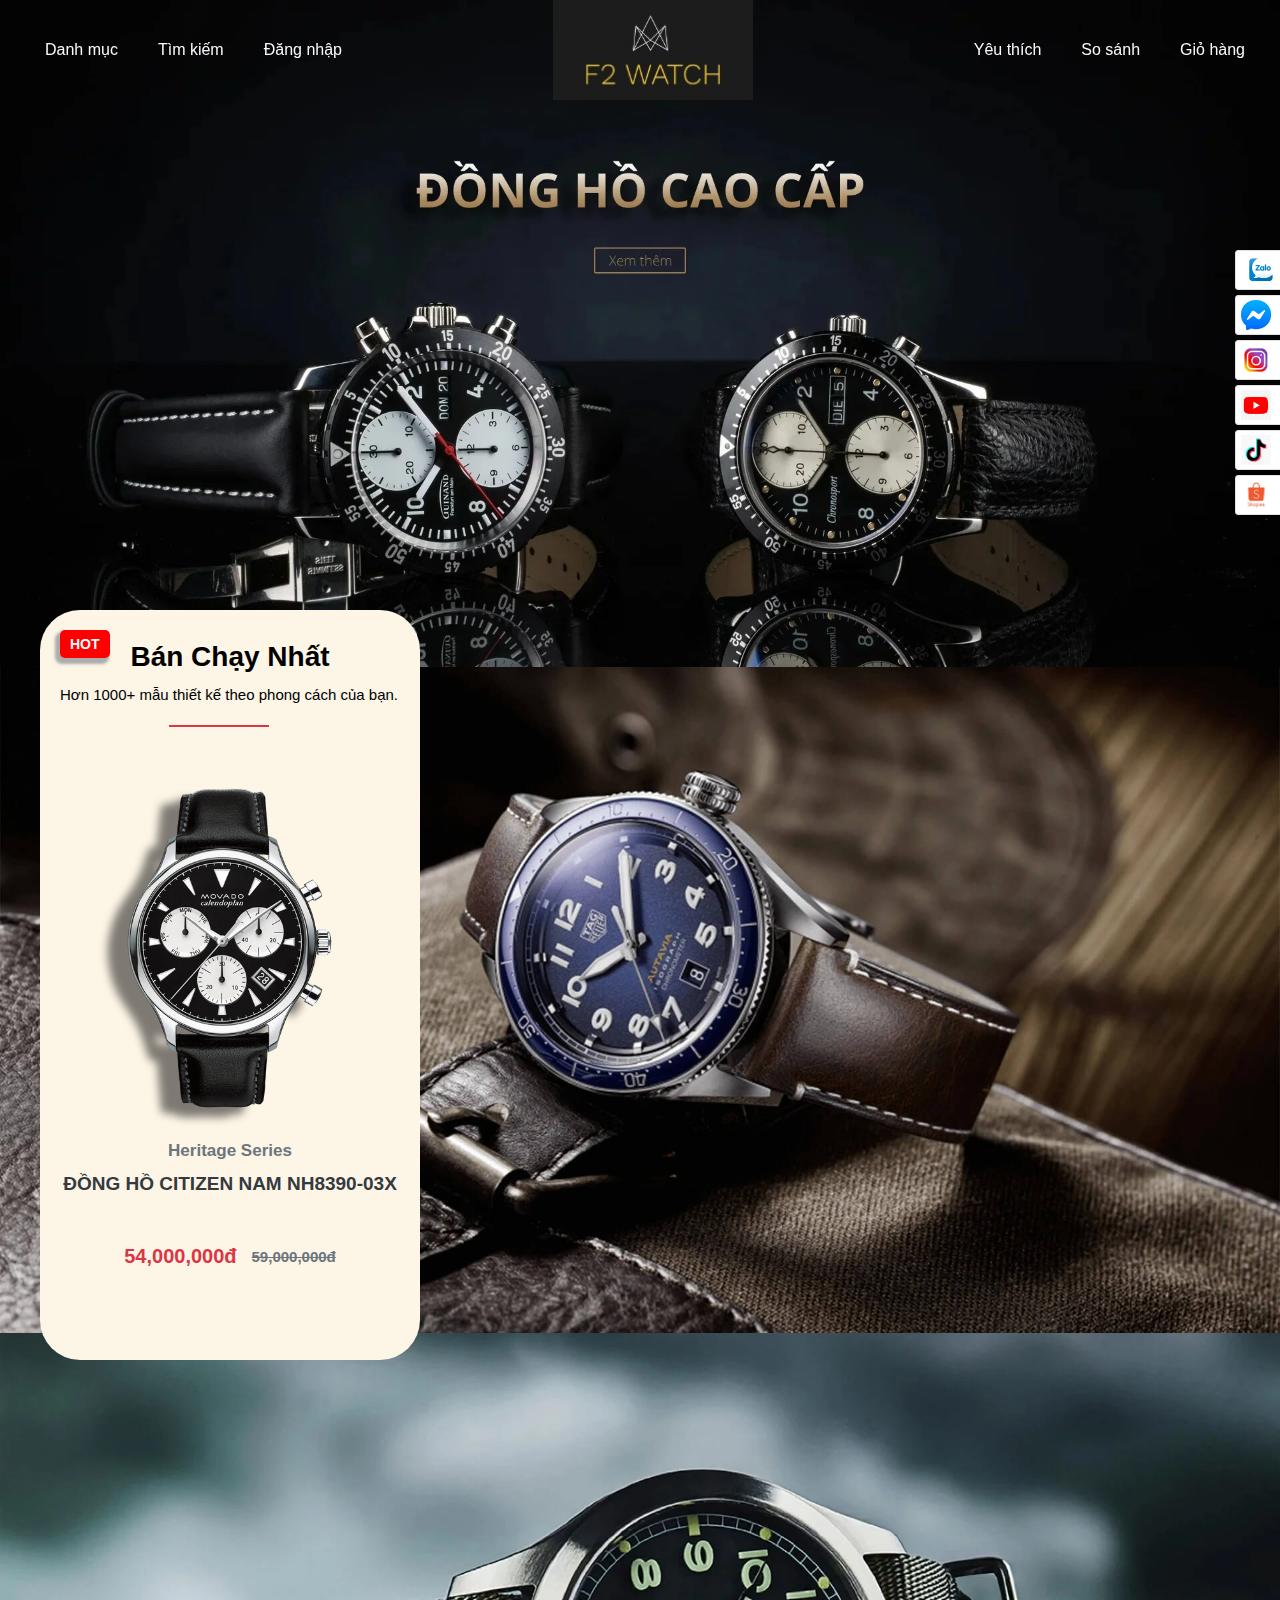
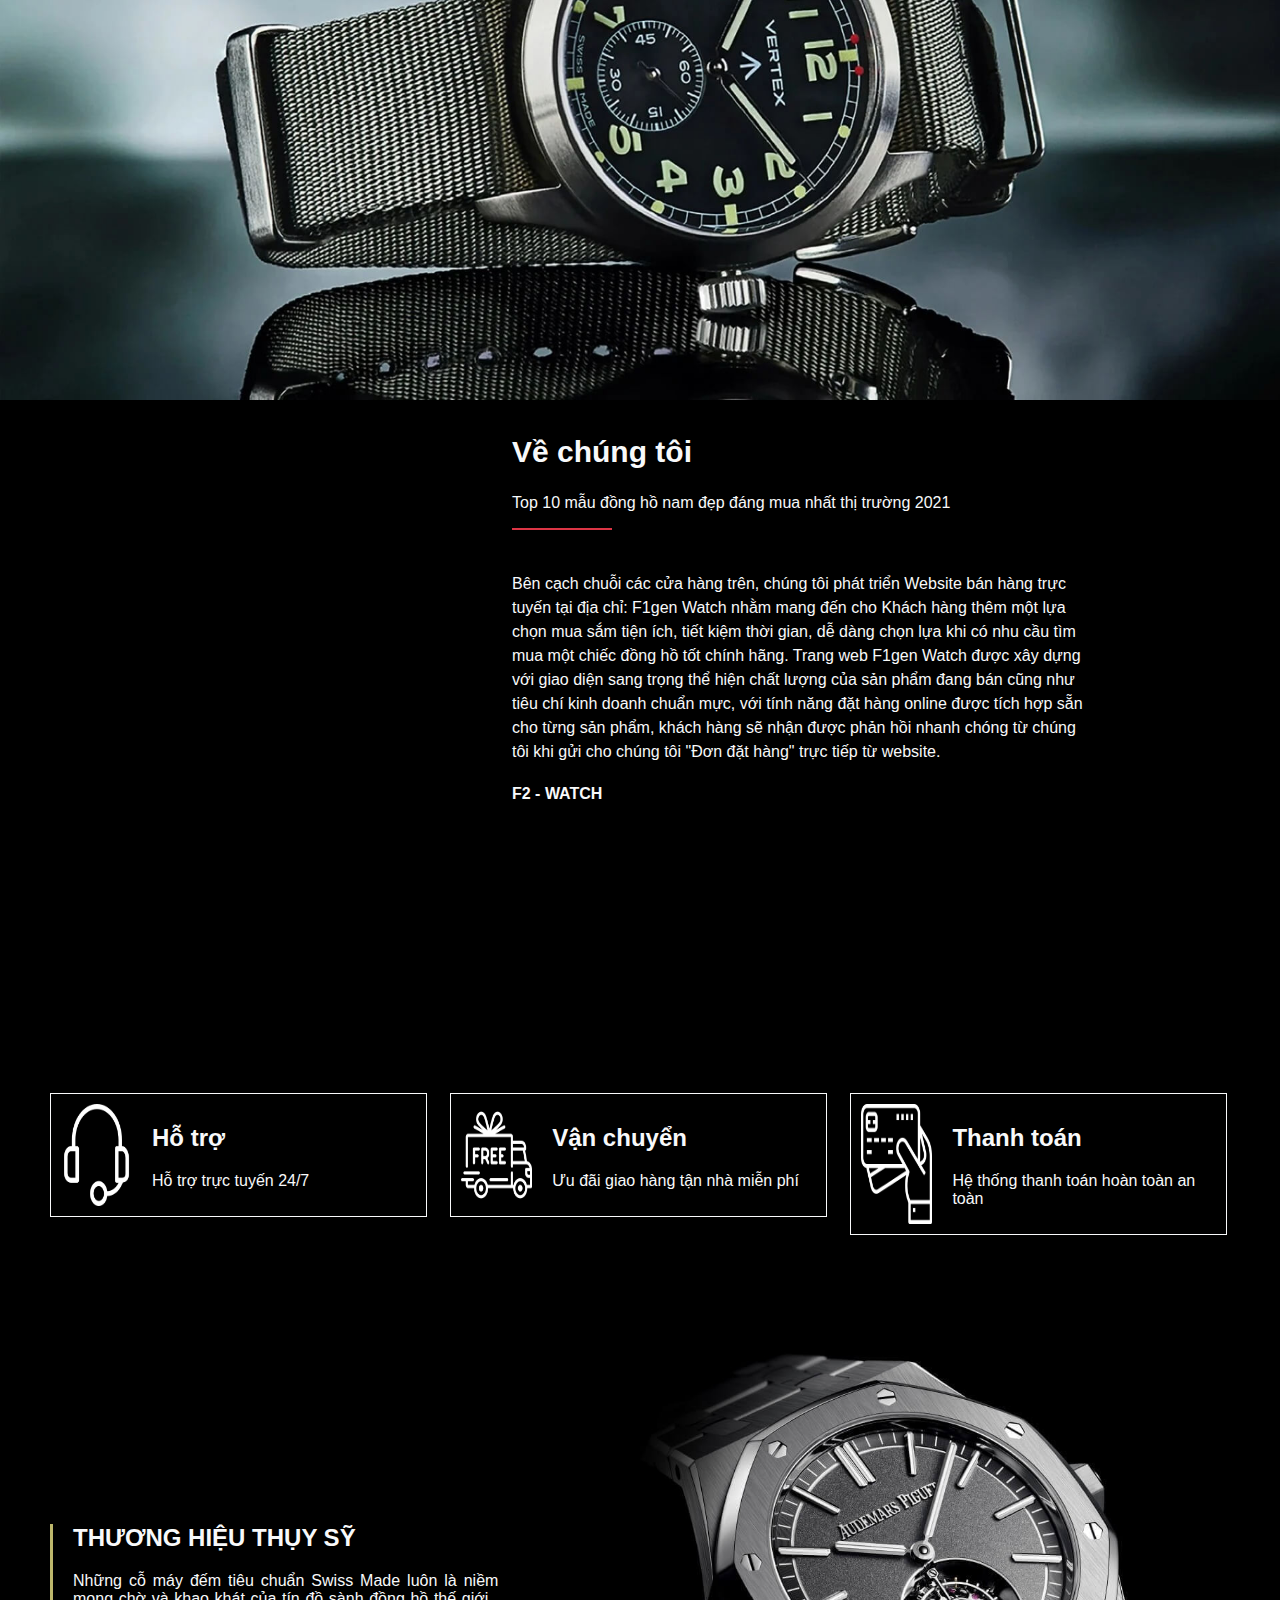
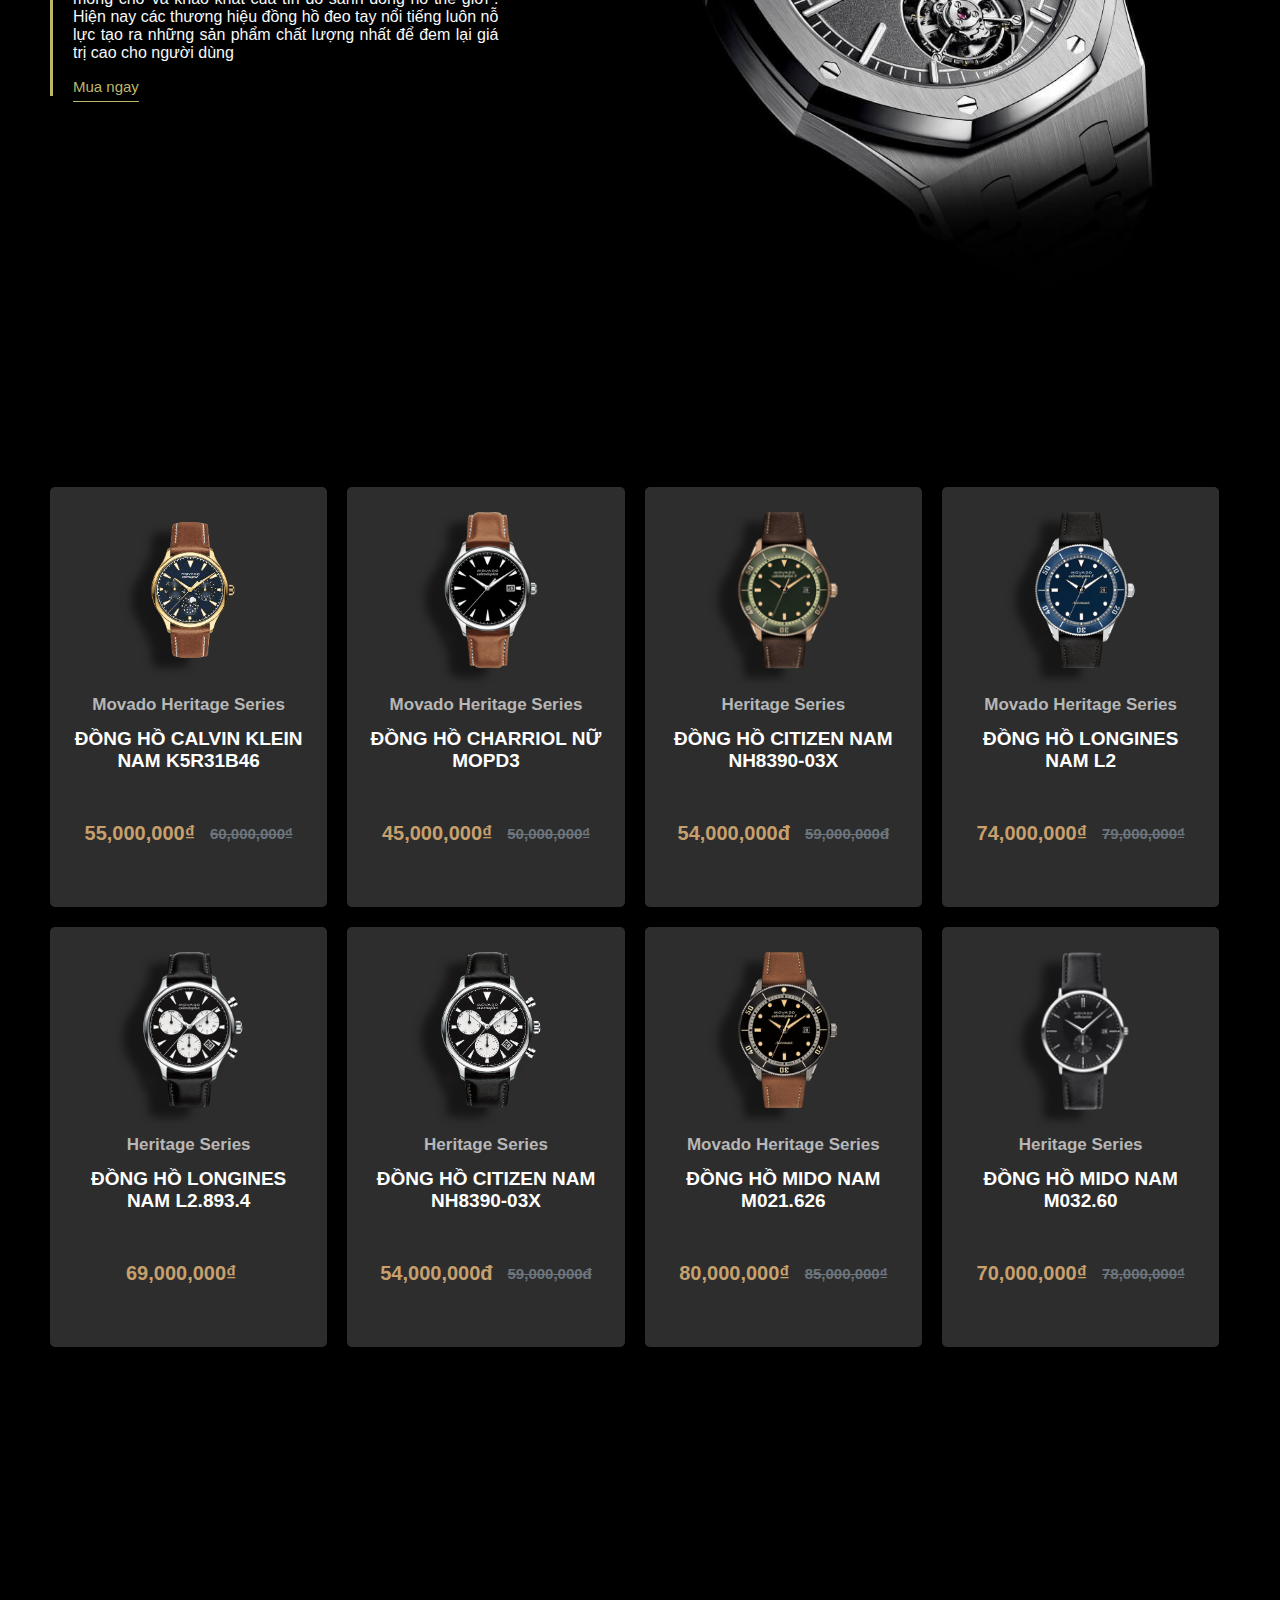
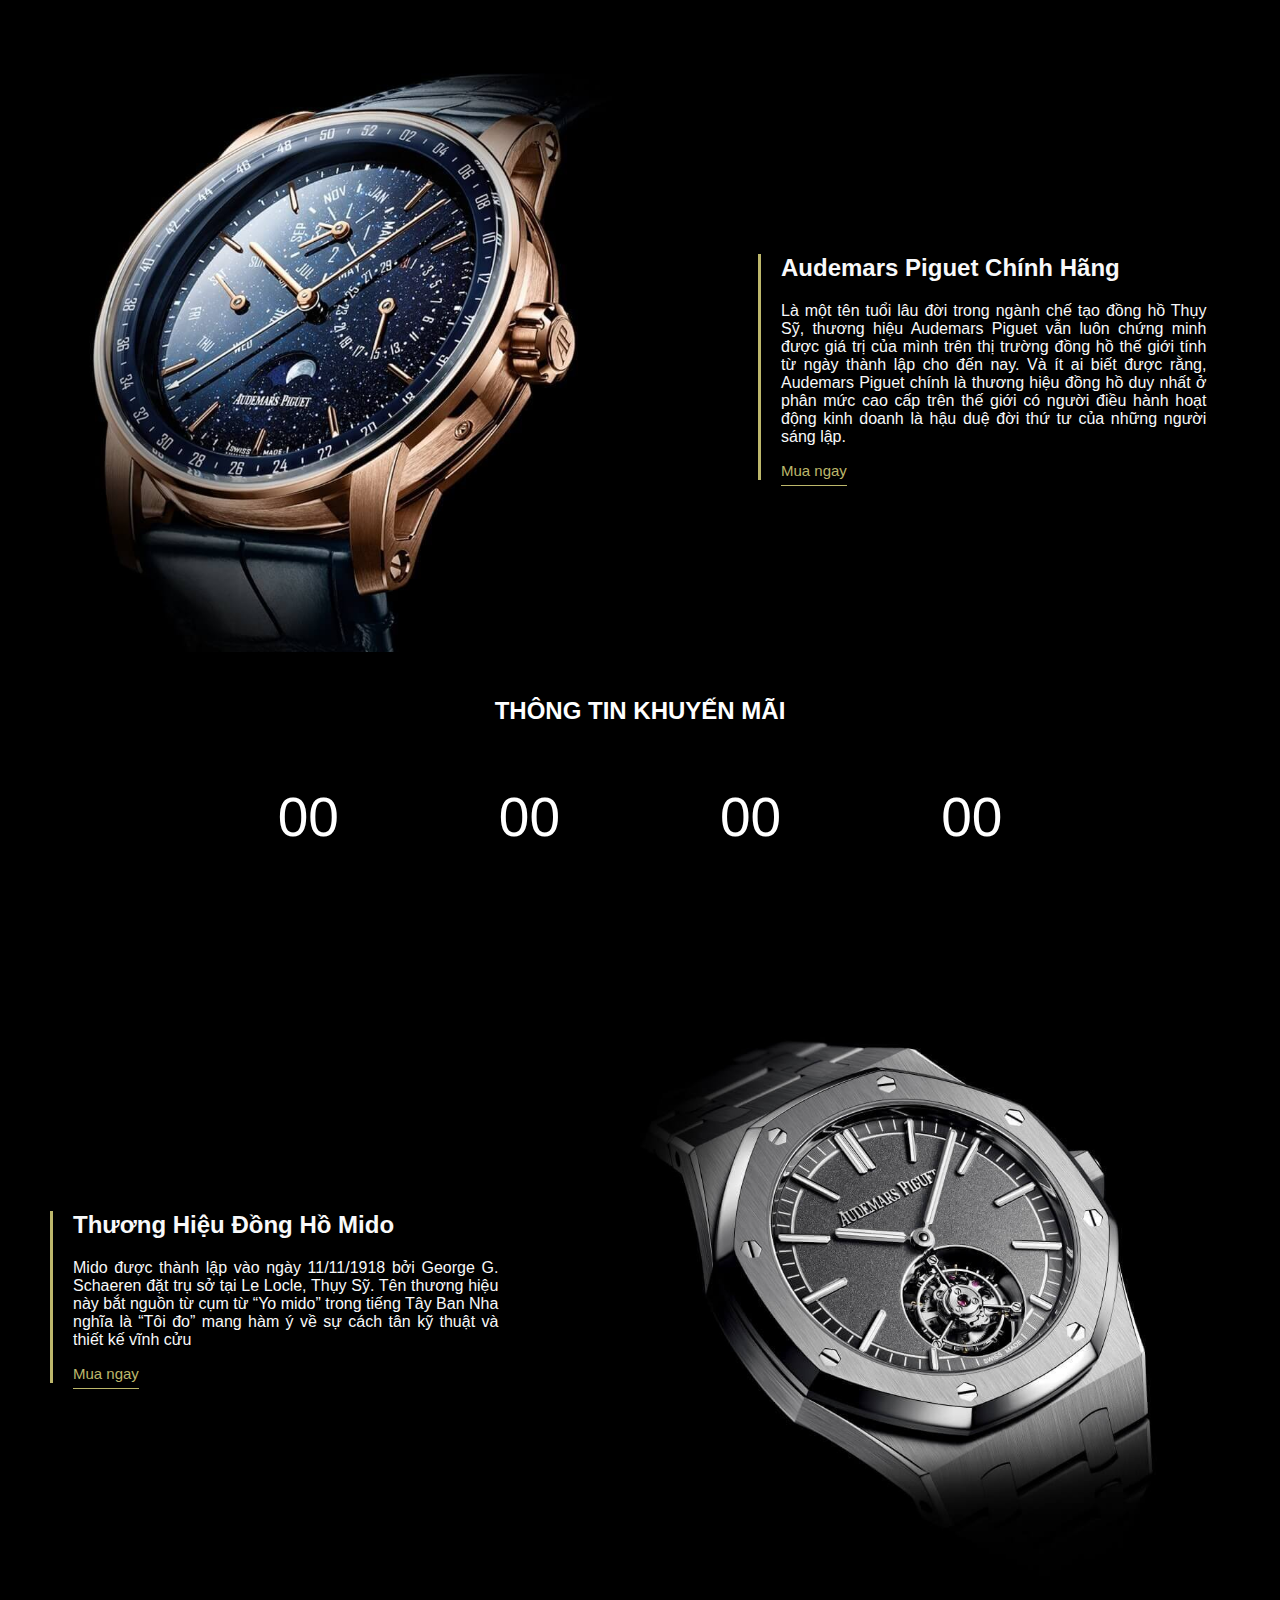
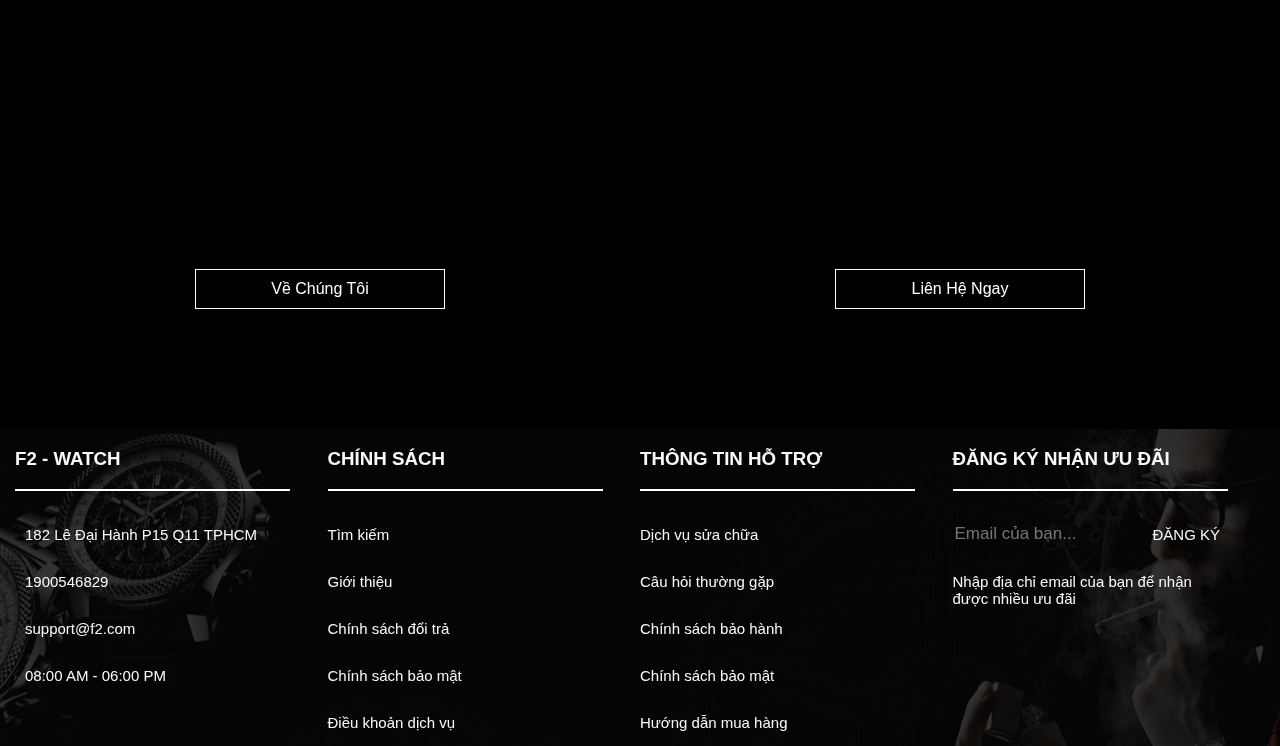
==== commit 7808951c: "update" ====
--- a/index.html
+++ b/index.html
@@ -1084,5 +1084,49 @@
         </div>
     </div>
 </body>
-<script src="./assets/app.js"></script>
+<script src="./assets/app.js" type="text/javascript">
+    let slideIndex = 1;
+showSlides(slideIndex);
+
+// Next/previous controls
+function plusSlides(n) {
+  showSlides(slideIndex += n);
+}
+
+
+function showSlides(n) {
+  let i;
+  let slides = document.getElementsByClassName("mySlides");
+
+  if (n > slides.length) {slideIndex = 1}
+  if (n < 1) {slideIndex = slides.length}
+  
+  for (i = 0; i < slides.length; i++) {
+    slides[i].style.display = "none";
+  }
+  slides[slideIndex-1].style.display = "block"
+}
+
+// Countdown timer
+const fulT = new Date("July 1, 2022 00:00:00").getTime()
+
+setInterval(function() {
+  let noW = new Date().getTime()
+  let D = fulT - noW
+  let days = Math.floor(D/(1000*24*60*60))
+  let hours = Math.floor(D/(1000*60*60))
+  let mins = Math.floor(D/(1000*60))
+  let seconds = Math.floor(D/(1000))
+
+  hours %=24
+  mins %=60
+  seconds %=60
+
+  document.getElementById('days').innerText = days
+  document.getElementById('hours').innerText = hours
+  document.getElementById('minutes').innerText = mins
+  document.getElementById('seconds').innerText = seconds
+}, 1000);
+
+</script>
 </html>--- a/assets/style.css
+++ b/assets/style.css
@@ -31,7 +31,7 @@
 body {
     margin: 0;
     padding: 0;
-    background: #ced3d3;
+    background: black;
     font-family:  "Helvetica Neue", Helvetica, Arial, "Lucida Grande", sans-serif;
     font-size: 1em;
     /* color: #767676; */
@@ -705,7 +705,7 @@
 /* Nav-link-add */
 
 .nav-link-add {
-    position: absolute;
+    position: fixed;
     z-index: 100;
     top: 0;
     left: 0;
@@ -824,3 +824,78 @@
     border-radius: 5px;
     cursor: pointer;
 }
+
+/* --------------------------------San pham------------------ */
+
+.main-img img {
+    max-height: 400px;
+    max-width: 100%;
+    height: auto;
+    vertical-align: middle;
+    border-style: none;
+}
+
+.main-img img {
+    position: relative;
+    z-index: 1;
+}
+
+.title {
+    color: white;
+    margin: 20px 50px;
+    border-bottom: 1px solid white;
+}
+
+.title h3 {
+    border-left: 3px solid white;
+    padding-left: 15px;
+}
+
+.pagination {
+    display: flex;
+    justify-content: center;
+    margin-top: 20px;
+}
+
+.pagination a {
+    color: black;
+    background-color: whitesmoke;
+    padding: 6px 10px;
+    font-size: 17px;
+    margin-left: 15px;
+} 
+
+.current {
+    color: #fff;
+    background-color: rgba(83, 82, 82, 0.933);
+    padding: 6px 10px;
+    font-size: 18px;
+}
+
+.filter {
+    margin: 0 50px;
+    padding: 20px;
+    background-color: white;
+    border-radius: 5px;
+    box-shadow: 0 0 10px white;
+}
+
+.filter-item {
+display: flex;
+align-items: center;
+}
+
+.filter-item  a {
+    margin-left: 20px;
+    color: rgb(65, 65, 65);
+    background-color: #eeee;
+    padding: 6px 12px;
+    border-radius: 3px;
+    
+}
+
+.margin-bot {
+    margin-bottom: 50px;
+}
+
+
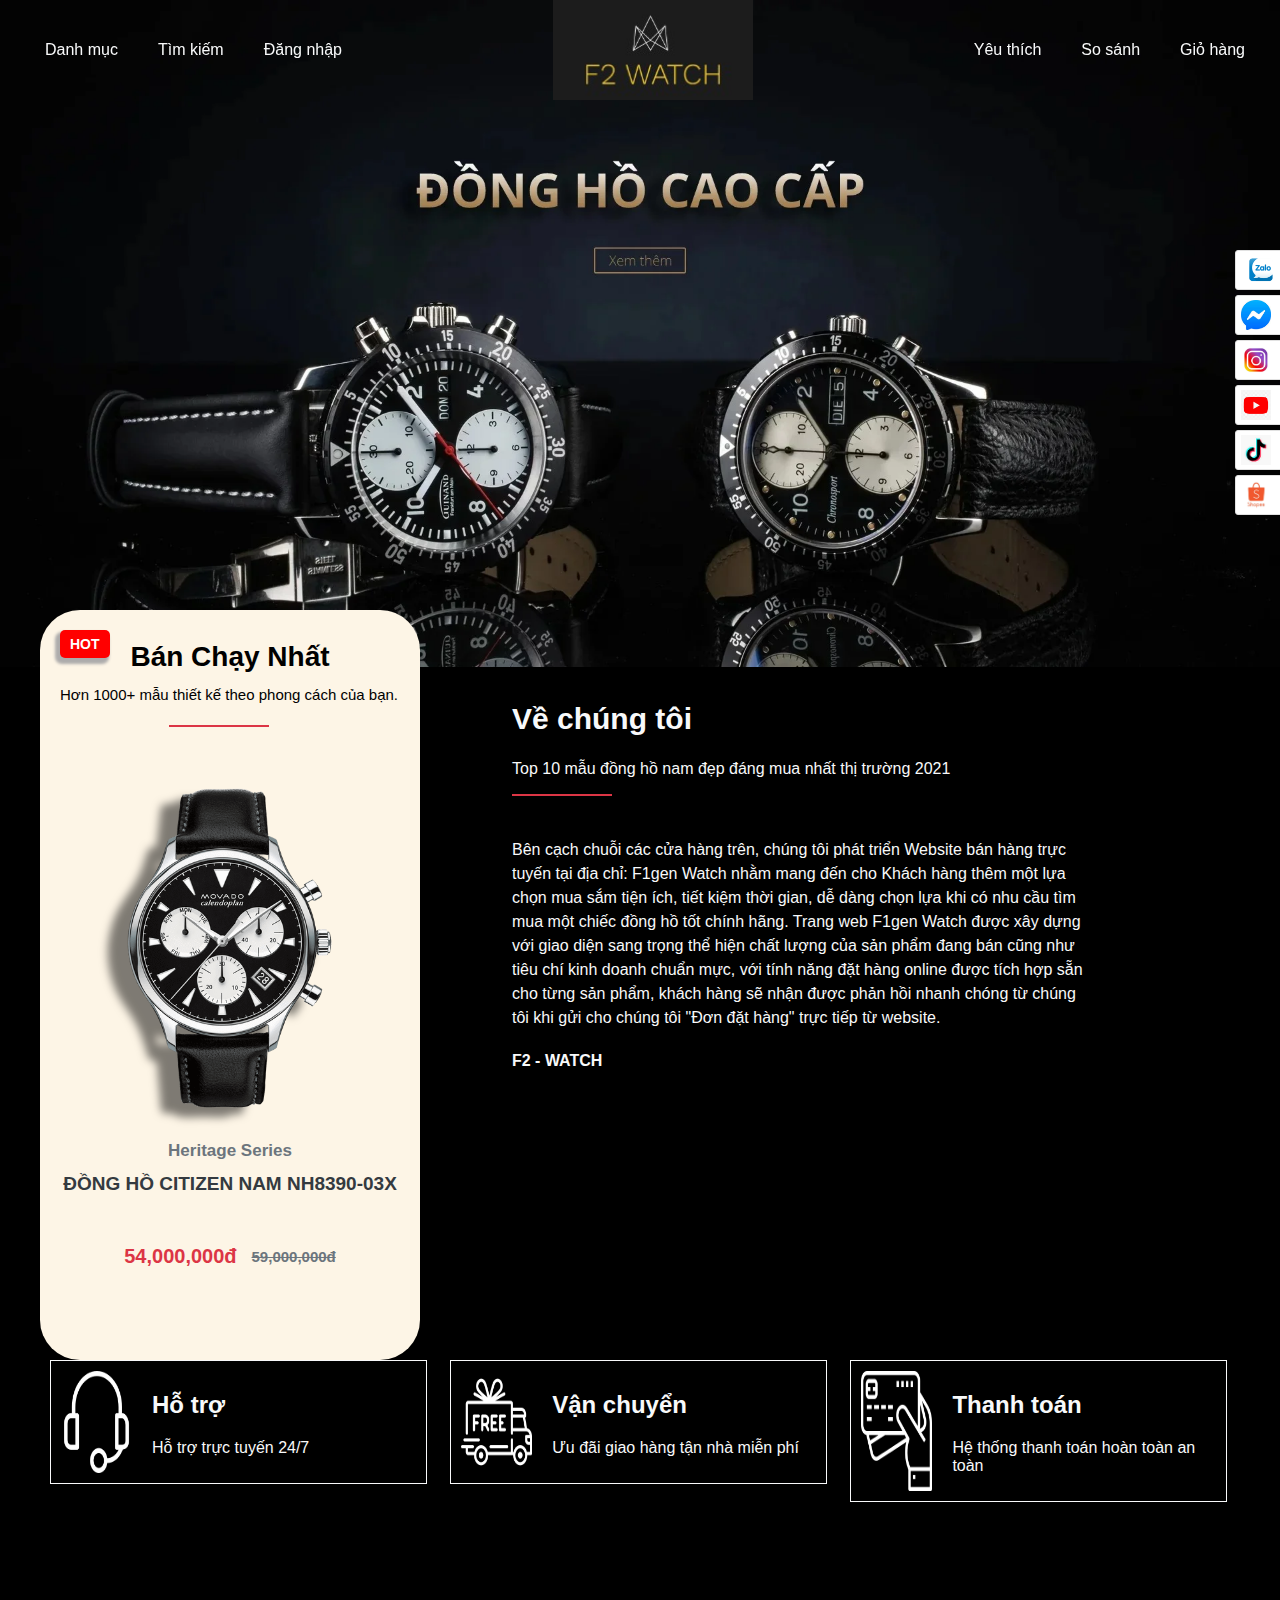
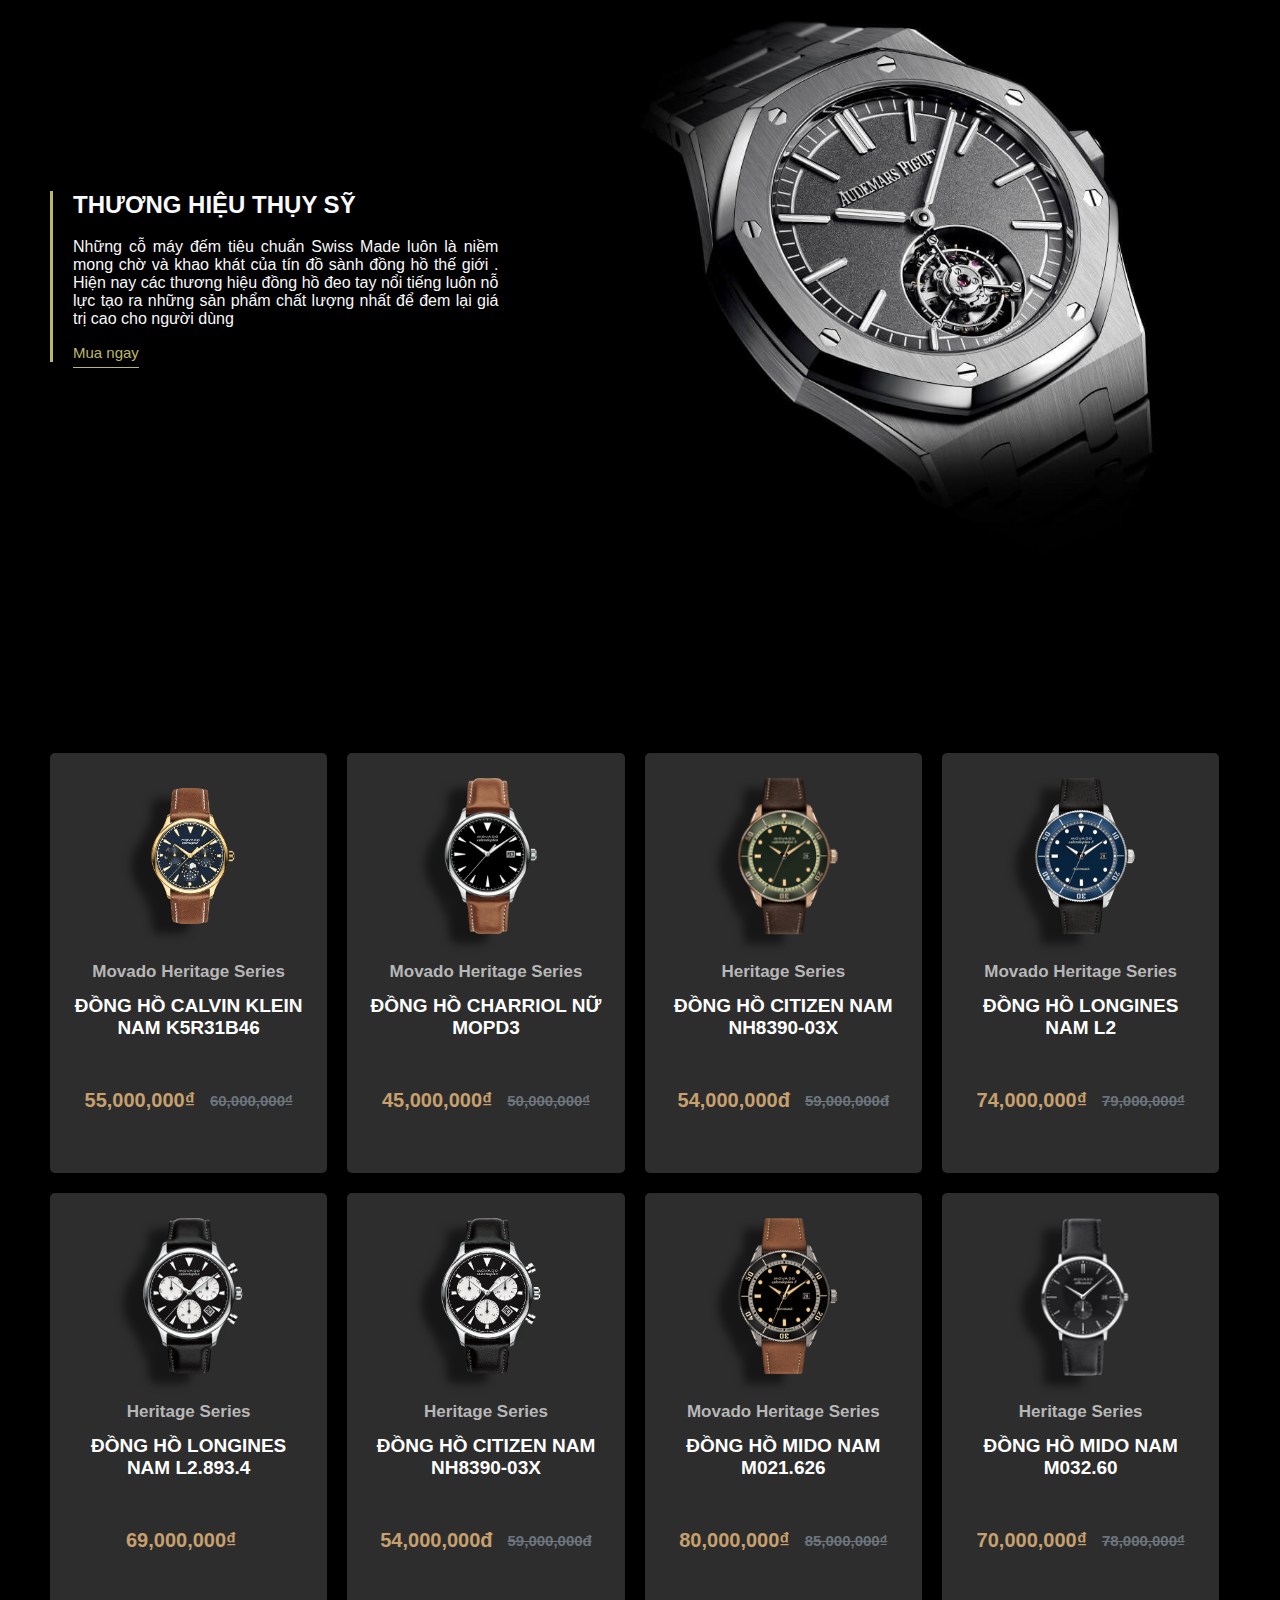
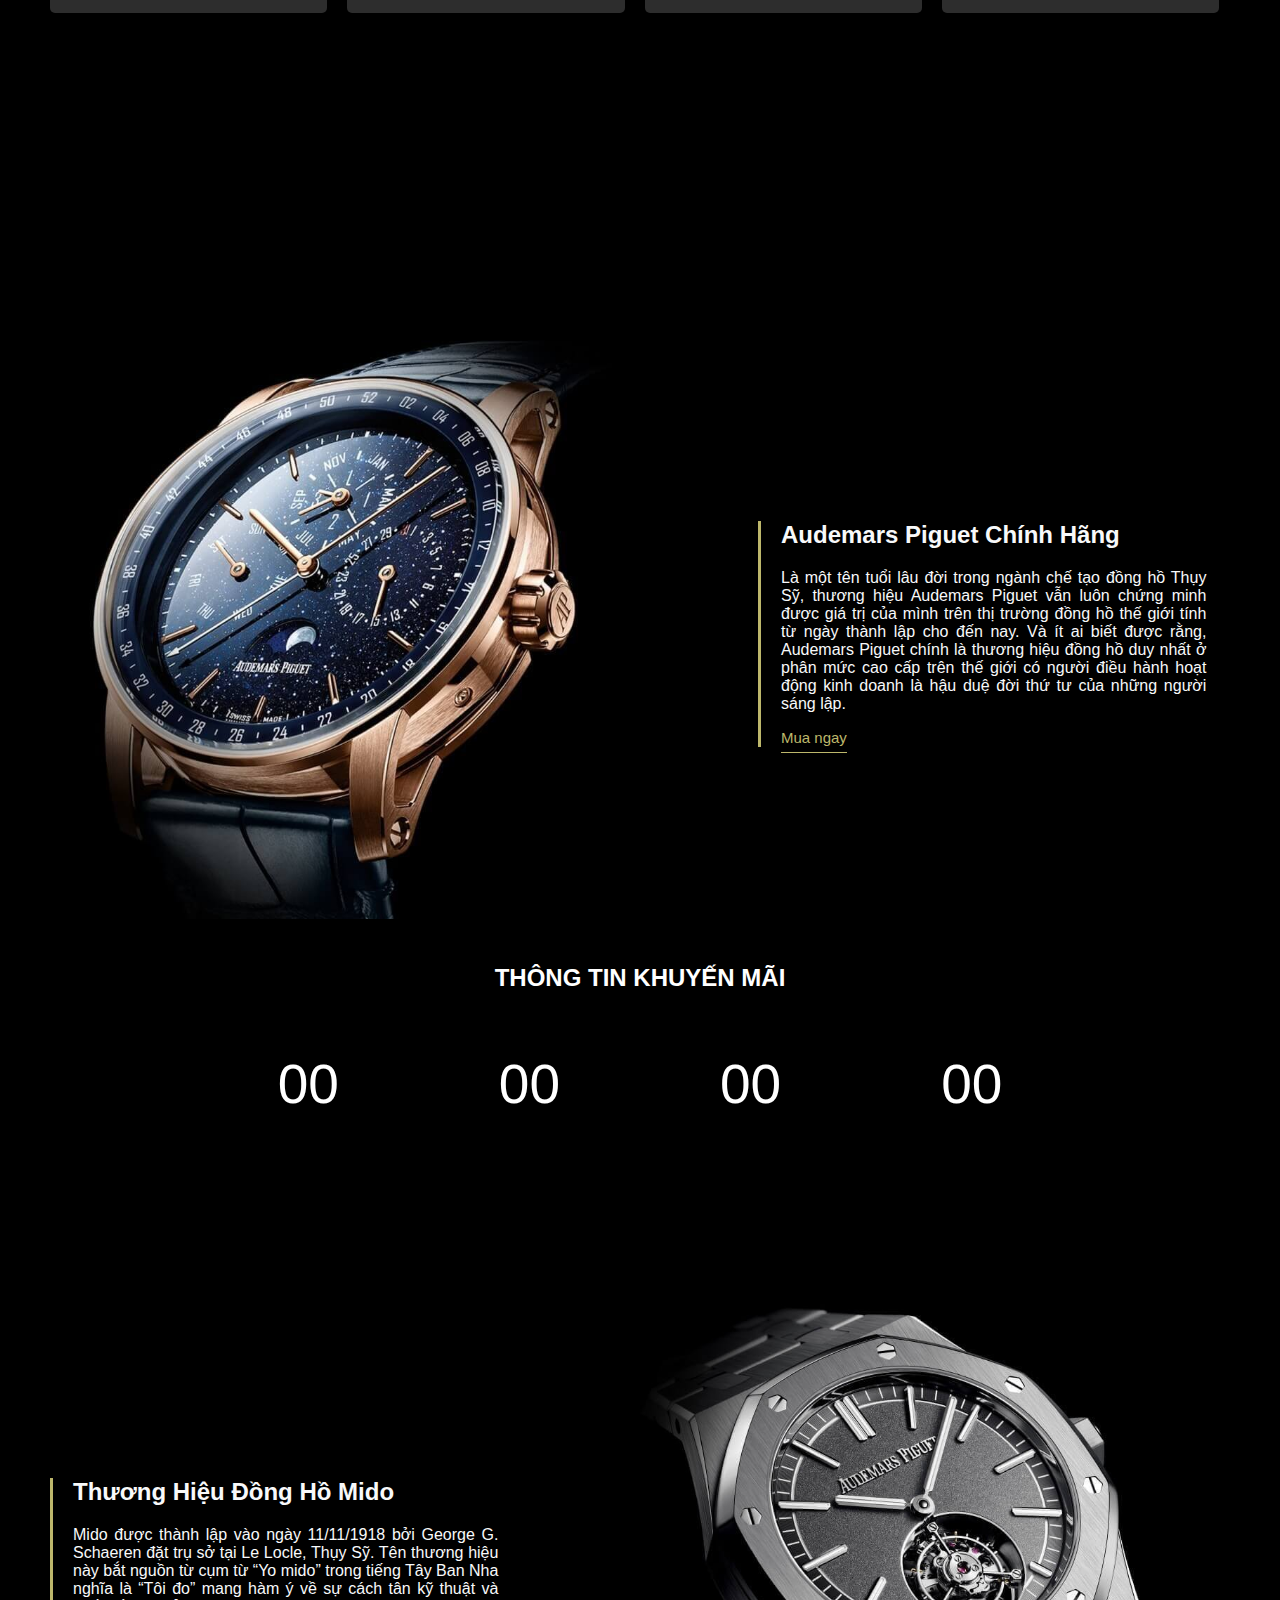
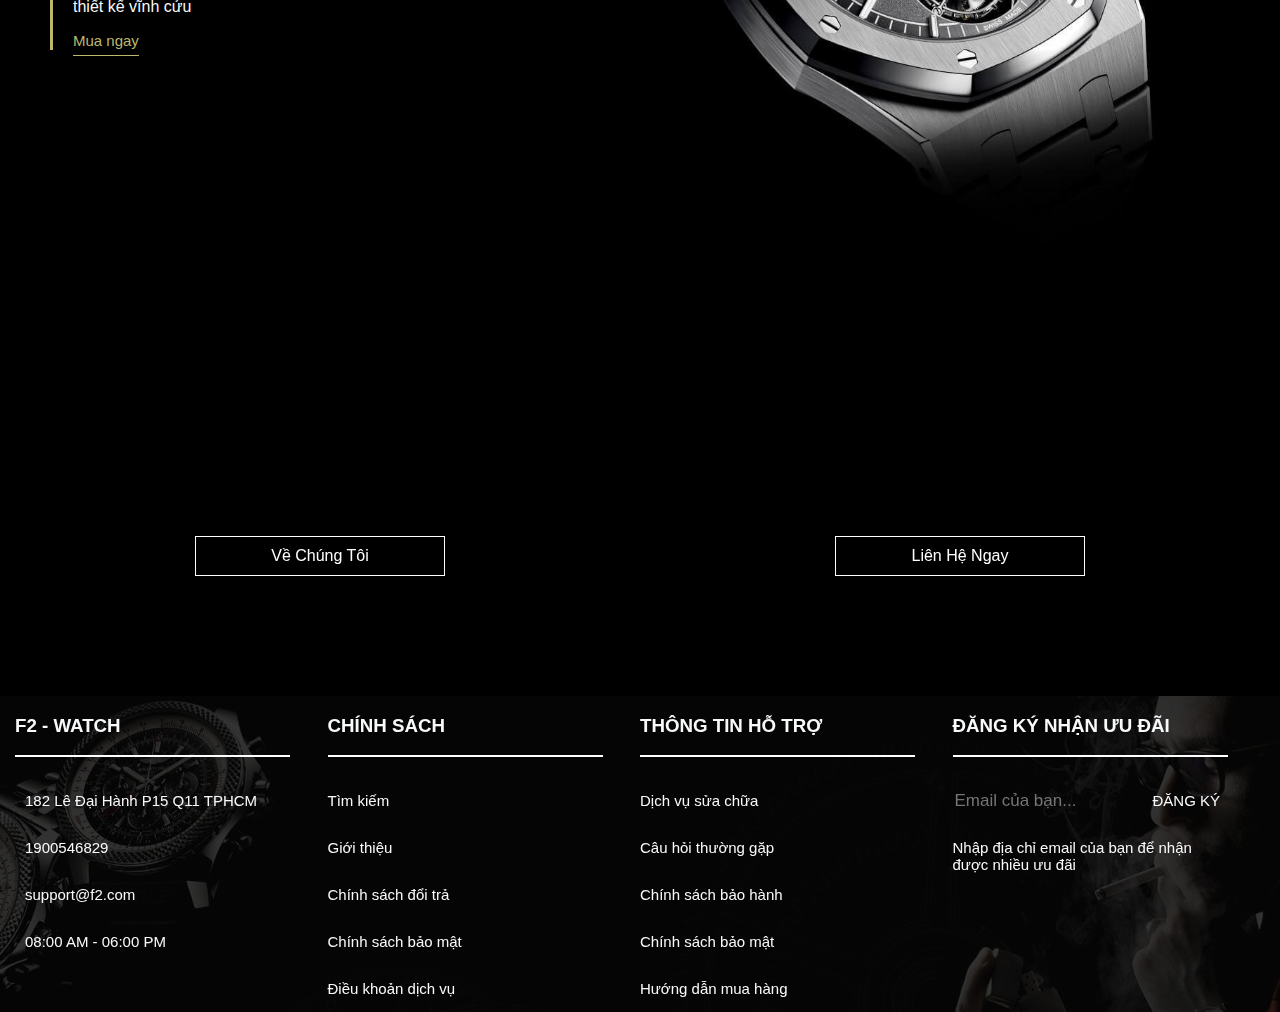
==== commit 011ab31b: "update" ====
--- a/index.html
+++ b/index.html
@@ -1084,28 +1084,30 @@
         </div>
     </div>
 </body>
-<script src="./assets/app.js" type="text/javascript">
+
+<script src="./assets/app.js"></script>
+<script type="text/javascript">
+
     let slideIndex = 1;
-showSlides(slideIndex);
-
-// Next/previous controls
-function plusSlides(n) {
-  showSlides(slideIndex += n);
-}
-
-
-function showSlides(n) {
-  let i;
-  let slides = document.getElementsByClassName("mySlides");
-
-  if (n > slides.length) {slideIndex = 1}
-  if (n < 1) {slideIndex = slides.length}
-  
-  for (i = 0; i < slides.length; i++) {
-    slides[i].style.display = "none";
-  }
-  slides[slideIndex-1].style.display = "block"
-}
+    showSlides(slideIndex);
+
+    // Next/previous controls
+    function plusSlides(n) {
+    showSlides(slideIndex += n);
+    }
+
+    function showSlides(n) {
+    let i;
+    let slides = document.getElementsByClassName("mySlides");
+
+    if (n > slides.length) {slideIndex = 1}
+    if (n < 1) {slideIndex = slides.length}
+    
+    for (i = 0; i < slides.length; i++) {
+        slides[i].style.display = "none";
+    }
+    slides[slideIndex-1].style.display = "block"
+    }
 
 // Countdown timer
 const fulT = new Date("July 1, 2022 00:00:00").getTime()
--- a/assets/style.css
+++ b/assets/style.css
@@ -898,4 +898,47 @@
     margin-bottom: 50px;
 }
 
-
+.cart-main {
+    background-color: #fff;
+}
+
+.cart-main {
+    background: rgba(24, 23, 23, 0.5);
+    padding: 0 20px;
+    padding-bottom: 20px;
+}
+
+.cart-main h1 {
+    text-align: center;
+    margin: 30px 0;
+    color: burlywood;
+    border-bottom: 2px solid burlywood;
+    display: inline-block;
+    left: 40%;
+    position: relative;
+}
+
+.cart-main table {
+    color: var(--white);
+}
+
+.cart-main table tr {
+    gap: 30px;
+}
+
+.cart-btn {
+    border: none;
+    outline: none;
+    color: var(--dark);
+    background-color: var(--white);
+    font-size: 16px;
+    padding: 8px 20px;
+    font-weight: bold;
+    border-radius: 5px;
+    cursor: pointer;
+}
+
+#header a {
+    color: var(--white);
+    display: flex;
+}